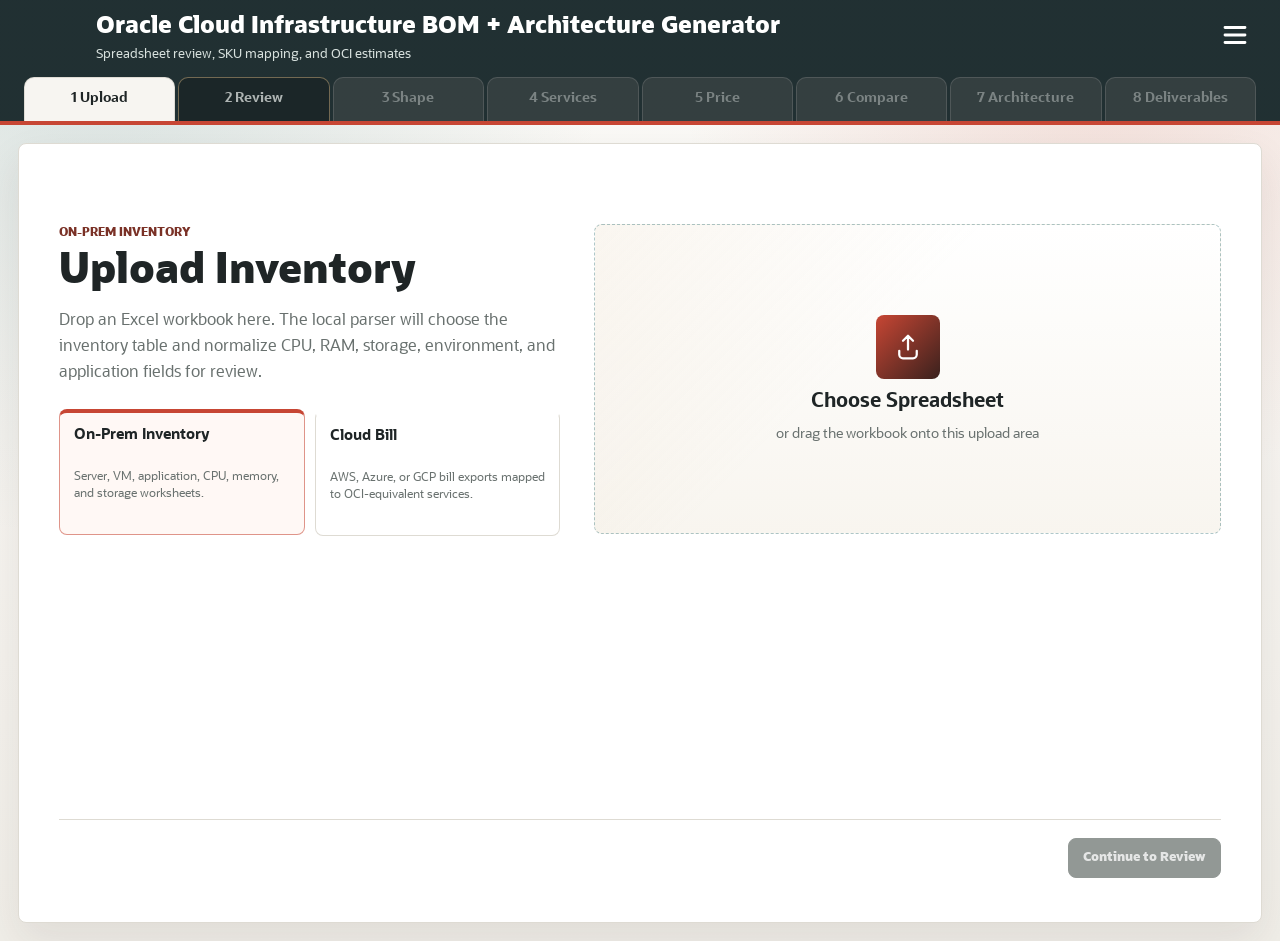
==== static/index.html @ c5638379 "Discount applies on commit only, loses the spinner, and stops failing validation - Only re-prices on" ====
<!doctype html>
<html lang="en">
  <head>
    <meta charset="utf-8" />
    <meta name="viewport" content="width=device-width, initial-scale=1" />
    <title>Oracle Cloud Infrastructure BOM + Architecture Generator</title>
    <link rel="icon" href="data:," />
    <script>
      try {
        if (localStorage.getItem("oci-intake-theme") === "dark") {
          document.documentElement.dataset.theme = "dark";
        }
      } catch (error) {
        // Storage can be unavailable in locked-down browser sessions.
      }
    </script>
    <link rel="stylesheet" href="/static/styles.css" />
  </head>
  <body>
    <header class="app-header">
      <div class="header-top">
        <div class="brand">
          <img class="brand-mark" src="/static/assets/oracle-o.png" alt="" aria-hidden="true" />
          <div>
            <h1>Oracle Cloud Infrastructure BOM + Architecture Generator</h1>
            <p>Spreadsheet review, SKU mapping, and OCI estimates</p>
          </div>
        </div>

        <div id="headerSettings" class="header-settings">
          <button id="settingsToggle" class="settings-toggle" type="button" aria-label="Settings" title="Settings" aria-haspopup="dialog" aria-expanded="false" aria-controls="settingsMenu">
            <svg viewBox="0 0 24 24" aria-hidden="true">
              <path d="M4 6h16M4 12h16M4 18h16" />
            </svg>
          </button>

          <div id="settingsMenu" class="settings-menu" role="dialog" aria-modal="false" aria-labelledby="settingsHeading" hidden>
            <div class="settings-menu-head">
              <div>
                <span>Application</span>
                <h2 id="settingsHeading">Settings</h2>
              </div>
            </div>

            <label class="settings-theme-row" for="darkModeToggle">
              <span class="settings-row-copy">
                <strong>Dark Mode</strong>
                <small>Use a darker workspace and controls</small>
              </span>
              <span class="settings-switch">
                <input id="darkModeToggle" type="checkbox" />
                <span class="settings-switch-track" aria-hidden="true">
                  <span class="settings-switch-thumb"></span>
                </span>
              </span>
            </label>

            <div class="settings-divider"></div>

            <div class="settings-load-zone load-prev-bom">
              <div class="settings-load-copy">
                <strong>Previous Work</strong>
                <span>Restore a saved .json workflow or an .xlsx BOM exported from this app.</span>
              </div>
              <button type="button" id="loadPrevBom" class="ghost-button settings-load-button" title="Only BOMs previously exported from this app or .json workflows saved here will load.">
                Load Previous BOM
              </button>
              <span class="settings-load-drop">You can also drop the file here.</span>
              <span class="settings-load-note">Changes made directly in Excel are not restored. The embedded app session is loaded instead.</span>
              <input id="loadWorkflowFile" type="file" accept=".json,.xlsx" hidden />
              <div id="loadWorkflowStatus" class="load-workflow-status" hidden>
                <span class="lws-icon" aria-hidden="true"></span>
                <span class="lws-name"></span>
                <span class="lws-state"></span>
              </div>
            </div>
          </div>
        </div>
      </div>
      <nav class="steps" aria-label="Workflow Progress">
        <button class="step is-active" type="button" data-step="upload" aria-current="step">1 Upload</button>
        <button class="step" type="button" data-step="review" disabled>2 Review</button>
        <button class="step" type="button" data-step="shape" disabled>3 Shape</button>
        <button class="step" type="button" data-step="networking" aria-label="Step 4: Services" disabled>
          <span class="step-networking-full">4 Services</span>
          <span class="step-networking-short" aria-hidden="true">4 Services</span>
        </button>
        <button class="step" type="button" data-step="price" disabled>5 Price</button>
        <button class="step" type="button" data-step="other-clouds" aria-label="Step 6: Compare" disabled>
          <span class="step-clouds-full">6 Compare</span>
          <span class="step-clouds-short" aria-hidden="true">6 Compare</span>
        </button>
        <button class="step" type="button" data-step="architecture" aria-label="Step 7: Architecture" disabled>
          <span class="step-architecture-full">7 Architecture</span>
          <span class="step-architecture-short" aria-hidden="true">7 Architecture</span>
        </button>
        <button class="step" type="button" data-step="deliverables" aria-label="Step 8: Deliverables" disabled>
          <span class="step-deliverables-full">8 Deliverables</span>
          <span class="step-deliverables-short" aria-hidden="true">8 Deliverables</span>
        </button>
      </nav>
    </header>

    <main id="intakePage" class="layout">
      <section class="workspace">
        <div id="uploadPanel" class="upload-panel">
          <div class="upload-copy">
            <span id="modeEyebrow" class="mode-eyebrow">On-Prem Inventory</span>
            <h2 id="uploadHeading">Upload Inventory</h2>
            <p id="uploadDescription">Drop an Excel workbook here. The local parser will choose the inventory table and normalize CPU, RAM, storage, environment, and application fields for review.</p>
            <div class="mode-selector" aria-label="Choose Intake Type">
              <button id="modeOnPrem" class="mode-card is-selected" type="button" data-mode="on_prem">
                <strong>On-Prem Inventory</strong>
                <span>Server, VM, application, CPU, memory, and storage worksheets.</span>
              </button>
              <button id="modeCloudBill" class="mode-card" type="button" data-mode="cloud_bill">
                <strong>Cloud Bill</strong>
                <span>AWS, Azure, or GCP bill exports mapped to OCI-equivalent services.</span>
              </button>
            </div>
            <label id="providerControl" class="provider-control is-hidden" for="providerHint">
              <span>Provider Detection</span>
              <select id="providerHint">
                <option value="auto">Auto-Detect</option>
                <option value="aws">AWS</option>
                <option value="azure">Azure</option>
                <option value="gcp">GCP</option>
              </select>
            </label>
          </div>
          <label id="dropZone" class="drop-zone" for="fileInput">
            <input id="fileInput" type="file" accept=".xlsx,.xls" />
            <span class="upload-icon" aria-hidden="true">
              <svg viewBox="0 0 24 24">
                <path d="M12 3v11m0-11 4 4m-4-4-4 4M5 15v3a3 3 0 0 0 3 3h8a3 3 0 0 0 3-3v-3" />
              </svg>
            </span>
            <strong>Choose Spreadsheet</strong>
            <span id="dropZoneHint">or drag the workbook onto this upload area</span>
          </label>
          <div class="load-prev-bom is-hidden" aria-hidden="true">
            <button type="button" id="convertBomBtn" class="ghost-button" title="Upload an OCI BOM from anywhere (Oracle's BOM tool, a partner, another estimate). The app recognizes every SKU/line item against its OCI catalog, re-prices and recovers sizing, then loads it live into your results.">Convert an Alternate OCI BOM</button>
            <span class="load-prev-hint">Any OCI BOM (<strong>.xlsx</strong> / <strong>.csv</strong>) with OCI SKUs - recognized, re-priced &amp; loaded into results</span>
            <input id="convertBomFile" type="file" accept=".xlsx,.xls,.csv,.tsv" hidden />
          </div>
          <div id="convertBomStatus" class="load-workflow-status" hidden>
            <span class="lws-icon" aria-hidden="true"></span>
            <span class="lws-name"></span>
            <span class="lws-state"></span>
          </div>
          <div id="selectedDocTile" class="selected-doc-tile" hidden>
            <span class="selected-doc-icon" aria-hidden="true">
              <svg viewBox="0 0 24 24"><path d="M6 2h8l4 4v16H6z"/><path d="M14 2v4h4"/></svg>
            </span>
            <div class="selected-doc-meta">
              <strong id="selectedDocName">-</strong>
              <span id="selectedDocSub"></span>
            </div>
            <button type="button" id="selectedDocClear" class="selected-doc-clear" title="Choose a different file" aria-label="Clear Selected File">✕</button>
          </div>
          <div id="uploadProgress" class="upload-progress is-hidden" role="status" aria-live="polite">
            <div class="loading-mark" aria-hidden="true"></div>
            <div>
              <strong>Data Cleaning in Progress</strong>
              <p id="uploadProgressDetail">Reading workbook sheets and normalizing server inventory fields.</p>
            </div>
          </div>
          <p id="uploadStatus" class="status-text" role="status"></p>
          <div class="workflow-page-footer upload-page-footer">
            <button id="continueToReviewFromUpload" class="primary-button" type="button" disabled>Continue to Review</button>
          </div>
        </div>

        <div id="reviewPanel" class="review-panel is-hidden">
          <div id="inventoryNotice" class="inventory-notice" hidden>
            <span class="inventory-notice-icon" aria-hidden="true">⚠</span>
            <div class="inventory-notice-text">
              <strong>This looks like a server inventory, not a cloud bill.</strong>
              <span>It has CPU/RAM/instance columns but no cost column, so the bill mapping won't produce real costs. Switch to On-prem inventory for accurate sizing and pricing.</span>
            </div>
            <button type="button" id="switchToOnPrem" class="primary-button">Switch to On-Prem Inventory</button>
          </div>
          <div id="comparisonBomNotice" class="inventory-notice" hidden>
            <span class="inventory-notice-icon" aria-hidden="true">⚠</span>
            <div class="inventory-notice-text">
              <strong>This looks like a finished comparison / BOM, not a raw cloud bill.</strong>
              <span id="comparisonBomNoticeText">Cloud-bill mode expects a raw AWS/Azure/GCP cost export. Parsing an already-built comparison produces wrong totals. Use “Convert an alternate OCI BOM,” or upload the original raw bill.</span>
            </div>
          </div>
          <div class="toolbar">
            <div>
              <h2>Adjust Your Table</h2>
              <p id="sheetMeta">No workbook loaded</p>
            </div>
            <div class="toolbar-actions">
              <label class="review-filter-toggle" for="missingOnlyToggle">
                <input id="missingOnlyToggle" type="checkbox" />
                <span class="toggle-track" aria-hidden="true"></span>
                <span class="toggle-copy">
                  <strong>Missing Data Only</strong>
                  <small id="missingOnlySummary">Show rows with blanks</small>
                </span>
              </label>
            </div>
          </div>

          <div class="summary-strip" aria-label="Upload Summary">
            <div>
              <span>Rows</span>
              <strong id="rowCount">0</strong>
            </div>
            <div>
              <span>Preview Fields</span>
              <strong id="columnCount">0</strong>
            </div>
            <div>
              <span>Approved</span>
              <strong id="approvedCount">0</strong>
            </div>
            <div>
              <span>Default Sheet</span>
              <strong id="sheetName">-</strong>
            </div>
          </div>

          <div class="cpuunit-row" id="cpuUnitRow">
            <span class="sizing-mode-label">CPU Column Is</span>
            <div class="mode-switch cpuunit-switch" role="group" aria-label="CPU Column Unit" title="What the uploaded CPU column holds. Auto: detect vCPU vs OCPU from the header (defaults to vCPU when unclear). vCPUs: halve it (2 vCPU = 1 OCPU) for OCI. Already OCPUs: use the count as-is. The OCPUs column below updates to match.">
              <button type="button" class="mode-opt is-active" data-cpuunit="auto">Auto</button>
              <button type="button" class="mode-opt" data-cpuunit="vcpu">vCPUs</button>
              <button type="button" class="mode-opt" data-cpuunit="ocpu">Already OCPUs</button>
            </div>
            <span id="cpuUnitDetected" class="cpuunit-detected" hidden></span>
          </div>

          <section class="datacheck" id="dataCheck" hidden>
            <div class="datacheck-head">
              <h3>Data Check</h3>
              <p>What this file actually contains. Anything missing is left blank in the BOM and
                the architecture diagram - the app never invents it.</p>
            </div>
            <ul class="datacheck-list" id="dataCheckList"></ul>
            <p class="datacheck-note" id="dataCheckNote" hidden></p>
          </section>

          <div class="table-wrap" aria-label="Editable Inventory Table">
            <table id="reviewTable"></table>
          </div>

          <div class="table-footer">
            <div class="table-footer-actions">
              <button id="addRow" class="ghost-button add-row-button" type="button">Add Row</button>
              <button id="addColumn" class="ghost-button add-column-button" type="button">Add Column</button>
            </div>
            <form id="addColumnForm" class="add-column-form is-hidden">
              <input id="newColumnName" type="text" maxlength="64" placeholder="Column name" aria-label="New Column Name" required />
              <button class="ghost-button" type="submit">Add</button>
              <button id="cancelAddColumn" class="ghost-button" type="button">Cancel</button>
            </form>
          </div>

          <div class="workflow-page-footer">
            <button id="backToUploadFromReview" class="ghost-button" type="button">Back to Upload</button>
            <button id="priceButton" class="primary-button" type="button">Continue to Shape</button>
          </div>
        </div>
      </section>

      <aside id="pricingRail" class="pricing-rail is-hidden">
        <section class="rail-section">
          <div class="rail-heading">
            <h2>SKU Mapping</h2>
            <span id="engineStatus">Waiting for Upload</span>
          </div>
          <div id="pricingSummary" class="empty-state">
            Upload and approve inventory rows to generate mapped OCI SKUs and monthly estimates.
          </div>
        </section>
      </aside>
    </main>

    <main id="shapePage" class="shape-page is-hidden">
      <section class="shape-hero">
        <div>
          <p class="page-kicker">Flex Shape Selection</p>
          <h2>Choose the OCI Shape for This Estimate</h2>
          <p>Compute and memory rates change by flex shape. Storage rates stay constant across the options.</p>
        </div>
        <div class="shape-actions">
          <div class="sizing-mode-row">
            <span class="sizing-mode-label">SIZING</span>
            <div class="mode-switch sizing-switch" role="group" aria-label="Sizing Mode">
              <button type="button" class="mode-opt is-active" data-sizing="one-to-one"
                      title="Map every workload at its current size - same OCPU and RAM as the source.">1:1</button>
              <button type="button" class="mode-opt" data-sizing="rightsize"
                      title="Trim OCPU and RAM for the newer OCI generation: Ax shapes 15% OCPU / 20% RAM (doubling for each generation the source is behind), regular E6 a flat 10% / 15%.">Right-size</button>
            </div>
            <em id="sizingModeHint" class="sizing-mode-hint">Sizes match the source 1:1</em>
          </div>
          <div class="pricing-options" aria-label="Pricing Options">
            <label class="opt-chip" title="Remove GPU per-GPU-hour pricing from the estimate and the export (GPU shapes are still mapped). Use when the GPUs are already owned or licensed separately.">
              <input id="hideGpuToggle" type="checkbox" />
              <span>Remove GPU Pricing</span>
            </label>
            <label class="opt-chip" title="Remove OCI Windows OS licensing (1 license per OCPU) from the OCI estimate, source-cloud estimate, cross-cloud comparison, and export. Use when Windows is BYOL / Azure Hybrid Benefit.">
              <input id="hideWindowsToggle" type="checkbox" />
              <span>Remove Windows OS Licensing</span>
            </label>
            <label class="opt-chip" title="Remove SQL Server licensing from the OCI estimate and export. Use when SQL Server is BYOL.">
              <input id="hideSqlToggle" type="checkbox" />
              <span>Remove SQL Server Licensing</span>
            </label>
          </div>
        </div>
      </section>

      <section class="processor-section" aria-label="Processor Platform">
        <div class="processor-section-copy">
          <span>Processor Family</span>
          <p>Choose a processor family to reveal its matching OCI shapes and rate card.</p>
        </div>
        <div id="processorPicker" class="processor-picker" aria-label="Choose Processor Family"></div>
      </section>

      <section id="shapeDropdown" class="shape-dropdown" aria-live="polite">
        <div class="shape-dropdown-heading">
          <div>
            <span id="shapeVendorTitle">AMD Shapes</span>
            <p id="shapeVendorDescription">AMD-based flexible shapes available for this estimate.</p>
          </div>
          <em id="shapeVendorCount">0 shapes</em>
        </div>

        <section class="shape-tabs" id="shapeGrid" role="tablist" aria-label="OCI Flex Shape Choices"></section>

        <section id="shapeRatePanel" class="shape-detail"></section>

        <section id="bareMetalSection" class="bare-metal-section" aria-label="Bare Metal Shapes" hidden>
          <div class="bare-metal-heading">
            <span>Bare Metal Shapes</span>
            <p>Whole physical servers for workloads that exceed the flex shapes. A workload that overflows every flex shape is billed as a full bare-metal server.</p>
          </div>
          <div id="bareMetalGrid" class="bare-metal-grid"></div>
        </section>
      </section>

      <div class="workflow-page-footer">
        <button id="backToReviewFromShape" class="ghost-button" type="button">Back to Review</button>
        <button id="priceShapeButton" class="primary-button" type="button">Continue to Services</button>
      </div>
    </main>

    <main id="networkingPage" class="networking-page is-hidden">
      <section class="networking-hero">
        <div>
          <p class="page-kicker">Complete the BOM</p>
          <h2>OCI Services</h2>
          <span id="networkingShape" class="shape-result-pill">E6 Standard Ax</span>
          <p>Add Storage, Networking, Database, Integration, Security, Observability, Licensing, and Other Services before generating the architecture.</p>
        </div>
      </section>

      <p id="networkingPageStatus" class="price-page-status" role="status" aria-live="polite" hidden></p>

      <section class="add-services-section" aria-label="Add OCI Services">
        <div id="addServicesBody" class="add-services-body">
          <div class="add-services-search-row">
            <input id="serviceSearch" type="search" placeholder="Search services, e.g. load balancer, object storage, WAF, Autonomous…" autocomplete="off" aria-label="Search OCI Services" />
          </div>
          <div id="serviceChips" class="service-chips" role="group" aria-label="Service Categories"></div>

          <div class="add-services-columns">
            <div class="service-results-col">
              <div id="serviceResults" class="service-results" aria-live="polite"></div>
            </div>
          </div>
        </div>
      </section>

      <section id="serviceCartReview" class="service-cart-review is-empty" aria-labelledby="serviceCartHeading">
        <header class="service-cart-head">
          <div class="service-cart-heading">
            <span>Review</span>
            <h3 id="serviceCartHeading">Added Services</h3>
            <p>Confirm the services and monthly costs that will be included in the BOM.</p>
          </div>
          <div class="service-cart-count-wrap" aria-label="Services Added">
            <strong id="serviceCartCount" class="service-cart-count">0</strong>
            <span>Services Added</span>
          </div>
        </header>
        <div id="serviceCartList" class="service-cart-list" aria-live="polite"></div>
        <footer class="service-cart-foot">
          <span>Added Services Monthly</span>
          <strong id="serviceCartTotal">$0.00</strong>
        </footer>
        <p class="service-cart-note">Included in Price and both BOM exports. Networking, Security, DR, and Storage lines are placed on the matching Pricing Overview row.</p>
      </section>

      <div class="workflow-page-footer">
        <button id="backToShapeFromNetworking" class="ghost-button" type="button">Back to Shape</button>
        <button id="continueToPriceFromServices" class="primary-button" type="button">Continue to Price</button>
      </div>
    </main>

    <main id="architecturePage" class="architecture-page is-hidden">
      <section class="architecture-hero">
        <div>
          <p class="page-kicker">Target Architecture</p>
          <h2>Configure the OCI Architecture</h2>
          <span id="architectureShape" class="shape-result-pill">E6 Standard Ax</span>
          <p>Set the deployment regions, availability-domain layout, and disaster recovery plan for this estimate.</p>
        </div>
      </section>

      <section class="architecture-layout is-config-only" aria-label="Architecture Configuration">
        <div class="architecture-config">
          <div class="architecture-section-heading">
            <div>
              <p class="page-kicker">Deployment Layout</p>
              <h3>Regions and Resiliency</h3>
            </div>
            <p>These selections are used in the downloadable architecture package.</p>
          </div>

          <div class="architecture-options-grid">
            <div class="diagram-card">
              <div class="diagram-card-head">
                <span class="diagram-card-title">Primary Region</span>
                <span class="diagram-card-sub">Where the migrated workloads land</span>
              </div>
              <label class="diagram-field">
                <span class="diagram-field-label">Primary OCI Region</span>
                <select id="primaryRegion" class="diagram-select" data-searchable="region">
                  <option value="" data-ads="1" data-pin="auto">Auto (unnamed region - pick a region to enable AD split)</option>
                  <option value="us-ashburn-1" data-ads="3">US East (Ashburn) - 3 ADs</option>
                  <option value="us-phoenix-1" data-ads="3">US West (Phoenix) - 3 ADs</option>
                  <option value="uk-london-1" data-ads="3">UK South (London) - 3 ADs</option>
                  <option value="eu-frankfurt-1" data-ads="3">Germany Central (Frankfurt) - 3 ADs</option>
                  <option value="ap-sydney-1" data-ads="1">Australia East (Sydney) - 1 AD</option>
                  <option value="sa-saopaulo-1" data-ads="1">Brazil East (Sao Paulo) - 1 AD</option>
                  <option value="ca-montreal-1" data-ads="1">Canada Southeast (Montreal) - 1 AD</option>
                  <option value="ca-toronto-1" data-ads="1">Canada Southeast (Toronto) - 1 AD</option>
                  <option value="eu-paris-1" data-ads="1">France Central (Paris) - 1 AD</option>
                  <option value="ap-mumbai-1" data-ads="1">India West (Mumbai) - 1 AD</option>
                  <option value="ap-osaka-1" data-ads="1">Japan Central (Osaka) - 1 AD</option>
                  <option value="ap-tokyo-1" data-ads="1">Japan East (Tokyo) - 1 AD</option>
                  <option value="eu-amsterdam-1" data-ads="1">Netherlands NW (Amsterdam) - 1 AD</option>
                  <option value="me-jeddah-1" data-ads="1">Saudi Arabia West (Jeddah) - 1 AD</option>
                  <option value="ap-singapore-1" data-ads="1">Singapore - 1 AD</option>
                  <option value="ap-seoul-1" data-ads="1">South Korea Central (Seoul) - 1 AD</option>
                  <option value="eu-madrid-1" data-ads="1">Spain Central (Madrid) - 1 AD</option>
                  <option value="eu-zurich-1" data-ads="1">Switzerland North (Zurich) - 1 AD</option>
                  <option value="me-dubai-1" data-ads="1">UAE East (Dubai) - 1 AD</option>
                  <option value="us-chicago-1" data-ads="1">US Midwest (Chicago) - 1 AD</option>
                  <option value="us-sanjose-1" data-ads="1">US West (San Jose) - 1 AD</option>
                </select>
              </label>
              <label class="diagram-switch" id="splitAcrossADsRow">
                <input type="checkbox" id="splitAcrossADs" />
                <span class="diagram-switch-track" aria-hidden="true"><span class="diagram-switch-thumb"></span></span>
                <span class="diagram-switch-text">
                  <strong>Split Across Availability Domains</strong>
                  <small id="adSplitHint">Pick a multi-AD region to enable</small>
                </span>
              </label>
              <div id="adSplitResources" class="diagram-sub" hidden>
                <div class="diagram-field">
                  <span class="diagram-field-label">Split These Resources Across ADs</span>
                  <div class="diagram-chips" id="adSplitChips">
                    <label class="diagram-chip">
                      <input type="checkbox" id="adSplitVms" value="vms" checked />
                      <span>Compute VMs</span>
                    </label>
                    <label class="diagram-chip">
                      <input type="checkbox" id="adSplitDbs" value="dbs" checked />
                      <span>Databases</span>
                    </label>
                  </div>
                </div>
              </div>
            </div>

            <div class="diagram-card">
              <div class="diagram-card-head">
                <span class="diagram-card-title">Disaster Recovery</span>
                <span class="diagram-card-sub">Add a secondary region when the design requires it</span>
              </div>
              <label class="diagram-switch">
                <input type="checkbox" id="enableDr" />
                <span class="diagram-switch-track" aria-hidden="true"><span class="diagram-switch-thumb"></span></span>
                <span class="diagram-switch-text">
                  <strong>Enable a DR Region</strong>
                  <small>Draw the secondary region and selected replicas</small>
                </span>
              </label>
              <div id="drSubOptions" class="diagram-sub" hidden>
                <label class="diagram-field">
                  <span class="diagram-field-label">DR Region</span>
                  <select id="drRegion" class="diagram-select" data-searchable="region">
                    <option value="" data-pin="auto">Auto (unnamed secondary region)</option>
                    <option value="us-ashburn-1" data-ads="3">US East (Ashburn)</option>
                    <option value="us-phoenix-1" data-ads="3">US West (Phoenix)</option>
                    <option value="uk-london-1" data-ads="3">UK South (London)</option>
                    <option value="eu-frankfurt-1" data-ads="3">Germany Central (Frankfurt)</option>
                    <option value="ap-sydney-1">Australia East (Sydney)</option>
                    <option value="sa-saopaulo-1">Brazil East (Sao Paulo)</option>
                    <option value="ca-montreal-1">Canada Southeast (Montreal)</option>
                    <option value="ca-toronto-1">Canada Southeast (Toronto)</option>
                    <option value="eu-paris-1">France Central (Paris)</option>
                    <option value="ap-mumbai-1">India West (Mumbai)</option>
                    <option value="ap-osaka-1">Japan Central (Osaka)</option>
                    <option value="ap-tokyo-1">Japan East (Tokyo)</option>
                    <option value="eu-amsterdam-1">Netherlands NW (Amsterdam)</option>
                    <option value="me-jeddah-1">Saudi Arabia West (Jeddah)</option>
                    <option value="ap-singapore-1">Singapore</option>
                    <option value="ap-seoul-1">South Korea Central (Seoul)</option>
                    <option value="eu-madrid-1">Spain Central (Madrid)</option>
                    <option value="eu-zurich-1">Switzerland North (Zurich)</option>
                    <option value="me-dubai-1">UAE East (Dubai)</option>
                    <option value="us-chicago-1">US Midwest (Chicago)</option>
                    <option value="us-sanjose-1">US West (San Jose)</option>
                  </select>
                </label>
                <div class="diagram-field">
                  <span class="diagram-field-label">Replicate to DR</span>
                  <div class="diagram-chips" id="drReplicateChips">
                    <label class="diagram-chip">
                      <input type="checkbox" id="drRepVms" value="vms" checked />
                      <span>Compute VMs</span>
                    </label>
                    <label class="diagram-chip">
                      <input type="checkbox" id="drRepDbs" value="dbs" checked />
                      <span>Databases</span>
                    </label>
                    <label class="diagram-chip">
                      <input type="checkbox" id="drRepObj" value="object" checked />
                      <span>Object Storage Backups</span>
                    </label>
                  </div>
                </div>
              </div>
            </div>
          </div>
        </div>

      </section>
      <p id="architectureExportStatus" class="architecture-export-status architecture-page-status" role="status" aria-live="polite">Ready to generate.</p>

      <div class="workflow-page-footer">
        <button id="backToCompareFromArchitecture" class="ghost-button" type="button">Back to Compare</button>
        <button id="continueToDeliverables" class="primary-button" type="button">Continue to Deliverables</button>
      </div>
    </main>

    <main id="deliverablesPage" class="deliverables-page is-hidden" aria-label="Deliverables">
      <section class="deliverables-grid" aria-label="Download Deliverables">
        <article class="deliverable-card">
          <div class="deliverable-card-heading">
            <span class="deliverable-icon" aria-hidden="true">XLSX</span>
            <div>
              <p class="page-kicker">Workbook</p>
              <h3>BOM</h3>
            </div>
          </div>
          <p class="deliverable-summary">A compact Overview and Shape workbook with OCI pricing, the consumption ramp, and added services.</p>
          <div class="deliverable-file">
            <span>File</span>
            <strong id="deliverablesBomFilename">OCI_BOM.xlsx</strong>
          </div>
          <button id="deliverablesFullBom" class="primary-button deliverable-download" type="button">
            <span aria-hidden="true">↓</span>
            Download BOM
          </button>
          <p id="deliverablesBomStatus" class="deliverable-status" role="status" aria-live="polite">Ready to generate.</p>
        </article>

        <article class="deliverable-card">
          <div class="deliverable-card-heading">
            <span class="deliverable-icon is-architecture" aria-hidden="true">ZIP</span>
            <div>
              <p class="page-kicker">Diagram Package</p>
              <h3>OCI Architecture</h3>
            </div>
          </div>
          <p class="deliverable-summary">Editable draw.io source plus a rendered PNG when the local renderer is available.</p>
          <div class="deliverable-file">
            <span>File</span>
            <strong id="deliverablesArchitectureFilename">OCI_architecture.zip</strong>
          </div>
          <button id="deliverablesDiagram" class="primary-button deliverable-download" type="button">
            <span aria-hidden="true">↓</span>
            Download Architecture
          </button>
          <p id="deliverablesArchitectureStatus" class="deliverable-status" role="status" aria-live="polite">Ready to generate.</p>
        </article>
      </section>

      <div class="workflow-page-footer">
        <button id="backToArchitectureFromDeliverables" class="ghost-button" type="button">Back to Architecture</button>
      </div>
    </main>

    <main id="resultsPage" class="results-page is-hidden">
      <section class="bom-name-bar">
        <label for="bomName" class="bom-name-label">BOM Name</label>
        <input id="bomName" type="text" class="bom-name-input" placeholder="Untitled BOM" autocomplete="off" />
      </section>

      <section class="results-hero">
        <div>
          <p class="page-kicker">OCI Estimate</p>
          <h2>OCI Cost Breakdown</h2>
          <span id="resultsShape" class="shape-result-pill">E6 Standard Ax</span>
          <p id="resultsSubtitle">Pricing is ready for review.</p>
        </div>
        <div class="results-actions">
          <button id="exportFullBom" class="primary-button" type="button" title="Download the Full BOM: the multi-sheet customer workbook (Pricing Overview, Compute, Storage, Rate Card, Consumption Ramp) that ties out to this estimate.">Download Full BOM</button>
        </div>
      </section>

      <p id="pricePageStatus" class="price-page-status" role="status" aria-live="polite" hidden></p>

      <section id="resultsKpis" class="results-kpis" aria-label="Cost Summary"></section>

      <section class="insight-panel ramp-panel" aria-labelledby="rampHeading">
        <div class="panel-heading ramp-heading">
          <div>
            <h3 id="rampHeading">Build a 3-Year Ramp</h3>
            <p>Drag any dot to adjust that section of the ramp. Click the graph or add a dot to create another section. The red dashed line is the BOM maximum.</p>
          </div>
          <div class="ramp-heading-right">
            <div class="mode-switch ramp-months-switch" role="group" aria-label="Ramp Length in Months" title="Choose the contract ramp length used in the BOM Overview.">
              <button type="button" class="mode-opt is-active" data-ramp-months="12">12 mo</button>
              <button type="button" class="mode-opt" data-ramp-months="24">24 mo</button>
              <button type="button" class="mode-opt" data-ramp-months="36">36 mo</button>
              <button type="button" class="mode-opt" data-ramp-months="48">48 mo</button>
              <button type="button" class="mode-opt" data-ramp-months="60">60 mo</button>
            </div>
            <span id="rampCeilingLabel">BOM Maximum</span>
          </div>
        </div>
        <div class="ramp-body">
          <div class="ramp-chart-frame">
            <svg id="rampChart" class="ramp-chart" viewBox="0 0 760 330" role="img" tabindex="0" aria-labelledby="rampChartTitle rampChartDesc">
              <title id="rampChartTitle">Three year consumption ramp</title>
              <desc id="rampChartDesc">Interactive ramp chart capped by the full-capacity monthly estimate.</desc>
            </svg>
          </div>
          <div class="ramp-controls" aria-label="Ramp Assumptions">
            <div class="ramp-action-row">
              <button id="addRampPoint" class="ghost-button" type="button">Add Ramp Point</button>
              <button id="removeRampPoint" class="ghost-button" type="button">Remove Selected</button>
            </div>
            <div class="ramp-control-grid">
              <label class="ramp-control">
                <span>Selected Point Month</span>
                <input id="rampPeakMonth" type="number" min="1" max="12" step="1" value="12" />
                <small>Month 1 to month 12</small>
              </label>
              <label class="ramp-control">
                <span>Selected Point Monthly Spend</span>
                <div class="currency-input">
                  <b aria-hidden="true">$</b>
                  <input id="rampPeakMonthly" type="number" min="0" step="100" value="0" inputmode="decimal" aria-label="Selected Point Monthly Spend in Dollars" />
                </div>
                <small>Cannot exceed the BOM maximum</small>
              </label>
              <label class="ramp-control">
                <span>OCI Discount</span>
                <div class="discount-input-wrap">
                  <input id="ociDiscount" type="number" min="0" max="99" step="any" value="0"
                         inputmode="decimal" aria-label="OCI discount percent"
                         title="Universal Credits / negotiated discount applied to the OCI estimate. Third-party licensing (Windows, SQL Server) is never discounted." />
                  <b class="discount-suffix" aria-hidden="true">%</b>
                </div>
                <small>Applied to the OCI estimate; licensing is not discounted</small>
              </label>
            </div>
            <div class="ramp-years" aria-label="Annual Ramp Totals">
              <div><span>Year 1 Spend</span><strong id="rampYearOneTotal">$0.00</strong></div>
              <div><span>Year 2 Spend</span><strong id="rampYearTwoTotal">$0.00</strong></div>
              <div><span>Year 3 Spend</span><strong id="rampYearThreeTotal">$0.00</strong></div>
              <div id="rampYearFourBox" hidden><span>Year 4 Spend</span><strong id="rampYearFourTotal">$0.00</strong></div>
              <div id="rampYearFiveBox" hidden><span>Year 5 Spend</span><strong id="rampYearFiveTotal">$0.00</strong></div>
            </div>
            <div class="ramp-summary">
              <div class="ramp-contract-value">
                <span>Total Contract Value</span>
                <strong id="rampThreeYearTotal">$0.00</strong>
                <small id="rampContractNote">Year 1 + Year 2 + Year 3</small>
              </div>
              <div class="ramp-average">
                <span>Average Monthly Spend</span>
                <strong id="rampAvgMonthly">$0.00</strong>
              </div>
            </div>
          </div>
        </div>
      </section>

      <section class="results-grid">
        <article class="insight-panel cost-mix-panel">
          <div class="panel-heading">
            <h3>Cost Mix by SKU</h3>
            <span>Monthly Estimate</span>
          </div>
          <div class="cost-mix">
            <div id="costDonut" class="cost-donut" aria-label="Cost Mix Chart"></div>
            <div id="costLegend" class="cost-legend is-collapsed"></div>
          </div>
          <button type="button" id="costMixToggle" class="cost-mix-toggle" aria-expanded="false" hidden>Show All SKUs</button>
        </article>

        <article class="insight-panel">
          <div class="panel-heading">
            <h3 id="topListHeading">Top Workloads</h3>
            <span>Highest Monthly Cost</span>
          </div>
          <div id="topWorkloads" class="bar-list"></div>
        </article>
      </section>

      <section class="insight-panel result-detail-panel">
        <div class="panel-heading">
          <div class="detail-heading-left">
            <h3 id="detailHeading">Application Cost Details</h3>
          </div>
          <span id="resultRowCount">0 workloads</span>
        </div>
        <div class="bulk-action-bar" id="bulkActionBar" hidden>
          <span class="bulk-sel-count" id="bulkSelCount">0 selected</span>
          <label class="bulk-action-label">Set cost action:
            <select id="bulkCostAction" class="cell-select">
              <option value="estimate">Use OCI Estimate</option>
              <option value="carry">Carry Over AWS Cost</option>
              <option value="remove">Remove from BOM</option>
            </select>
          </label>
          <button type="button" class="primary-button bulk-apply-btn" id="bulkApply">Apply to Selected</button>
          <button type="button" class="ghost-button" id="bulkClear">Clear Selection</button>
        </div>
        <div class="result-table-toolbar">
          <div class="column-picker" id="columnPicker">
            <button type="button" class="ghost-button column-picker-btn" id="columnPickerBtn">Columns ▾</button>
            <div class="column-picker-menu" id="columnPickerMenu" hidden></div>
          </div>
        </div>
        <div class="result-detail-layout">
          <aside class="source-filter-panel" id="sourceFilterPanel" hidden>
            <div class="source-filter-head">Filter by Source Service</div>
            <div class="source-filter-actions">
              <button type="button" id="sourceFilterAll">All</button>
              <button type="button" id="sourceFilterNone">None</button>
            </div>
            <div class="source-filter-list" id="sourceFilterList"></div>
          </aside>
          <div class="result-detail-wrap">
            <table id="resultsTable" class="detail-table"></table>
          </div>
        </div>
        <div id="tableLoadingOverlay" class="table-loading-overlay" hidden role="status" aria-live="polite">
          <div class="table-loading-card">
            <span class="price-spinner-circle" aria-hidden="true"></span>
            <span id="tableLoadingText">Applying changes…</span>
          </div>
        </div>
      </section>

      <div class="workflow-page-footer">
        <button id="backToServicesFromPrice" class="ghost-button" type="button">Back to Services</button>
        <button id="continueToOtherClouds" class="primary-button" type="button">Estimate on Other Clouds</button>
      </div>
    </main>

    <main id="otherCloudsPage" class="other-clouds-page is-hidden">
      <section class="other-clouds-hero">
        <div>
          <p class="page-kicker">Cross-cloud comparison</p>
          <h2>Estimate on Other Clouds</h2>
          <span id="otherCloudsShape" class="shape-result-pill">E6 Standard Ax</span>
          <p>Compare this OCI estimate with directional AWS and Azure on-demand estimates for the same workloads.</p>
        </div>
      </section>

      <section class="other-clouds-comparison" aria-label="Other Cloud Estimate">
        <div id="crossCloudResults" class="cross-cloud-results"></div>
      </section>

      <div class="workflow-page-footer">
        <button id="backToPriceFromOtherClouds" class="ghost-button" type="button">Back to Price</button>
        <button id="continueToArchitectureFromOtherClouds" class="primary-button" type="button">Continue to Architecture</button>
      </div>
    </main>

    <div id="exportOverlay" class="export-overlay" hidden role="status" aria-live="polite">
      <div class="export-spinner" aria-hidden="true"></div>
      <div class="export-overlay-text">Generating your Excel workbook…</div>
    </div>

    <div id="priceSpinner" class="price-spinner" hidden role="status" aria-live="polite">
      <span class="price-spinner-circle" aria-hidden="true"></span>
      <span class="price-spinner-text">Updating…</span>
    </div>

    <template id="rateRowTemplate">
      <div class="rate-row">
        <strong></strong>
        <span></span>
        <em></em>
      </div>
    </template>

    <script src="/static/app.js"></script>
  </body>
</html>
---- static/styles.css ----
@font-face {
  font-family: "Oracle Sans";
  src: url("/static/assets/fonts/OracleSans_Rg.ttf") format("truetype");
  font-style: normal;
  font-weight: 400;
  font-display: swap;
}

@font-face {
  font-family: "Oracle Sans";
  src: url("/static/assets/fonts/OracleSans_It.ttf") format("truetype");
  font-style: italic;
  font-weight: 400;
  font-display: swap;
}

@font-face {
  font-family: "Oracle Sans";
  src: url("/static/assets/fonts/OracleSans_SBd.ttf") format("truetype");
  font-style: normal;
  font-weight: 600;
  font-display: swap;
}

@font-face {
  font-family: "Oracle Sans";
  src: url("/static/assets/fonts/OracleSans_SBdIt.ttf") format("truetype");
  font-style: italic;
  font-weight: 600;
  font-display: swap;
}

@font-face {
  font-family: "Oracle Sans";
  src: url("/static/assets/fonts/OracleSans_Bd.ttf") format("truetype");
  font-style: normal;
  font-weight: 700;
  font-display: swap;
}

@font-face {
  font-family: "Oracle Sans";
  src: url("/static/assets/fonts/OracleSans_BdIt.ttf") format("truetype");
  font-style: italic;
  font-weight: 700;
  font-display: swap;
}

@font-face {
  font-family: "Oracle Sans";
  src: url("/static/assets/fonts/OracleSans_XBd.ttf") format("truetype");
  font-style: normal;
  font-weight: 800;
  font-display: swap;
}

@font-face {
  font-family: "Oracle Sans";
  src: url("/static/assets/fonts/OracleSans_XBdIt.ttf") format("truetype");
  font-style: italic;
  font-weight: 800;
  font-display: swap;
}

:root {
  color-scheme: light;
  --ink: #1f2526;
  --muted: #69716f;
  --line: #dedbd3;
  --line-strong: #c7bfb2;
  --navy: #263f44;
  --navy-2: #2f4a4f;
  --table-header: #263f44;
  --teal: #2f6f73;
  --teal-soft: #e7f1ef;
  --redwood: #c74634;
  --redwood-dark: #7a3126;
  --sand: #d4b483;
  --ember: #3a211d;
  --bg: #f7f5f1;
  --surface: #ffffff;
  --surface-2: #f0eee8;
  --surface-muted: #fbfaf9;
  --border: #dedbd3;
  --danger: #b42318;
  --success: #067647;
  --cost-donut-empty: #dedbd3;
  --shadow: 0 18px 42px rgba(58, 33, 29, 0.09);
  font-family: "Oracle Sans", Arial, Helvetica, sans-serif;
}

:root[data-theme="dark"] {
  color-scheme: dark;
  --ink: #f3f1ec;
  --muted: #aeb8b5;
  --line: #3c494b;
  --line-strong: #596769;
  --navy: #d7e4e2;
  --navy-2: #b8ccca;
  --table-header: #203b40;
  --teal: #66a9ad;
  --teal-soft: #193537;
  --redwood: #e46a56;
  --redwood-dark: #f0a092;
  --sand: #d7ba8b;
  --ember: #f3d9d3;
  --bg: #111718;
  --surface: #1b2425;
  --surface-2: #242e2f;
  --surface-muted: #20292a;
  --border: #3c494b;
  --danger: #ff8a7d;
  --success: #64d59a;
  --cost-donut-empty: #465354;
  --shadow: 0 18px 42px rgba(0, 0, 0, 0.32);
}

* {
  box-sizing: border-box;
}

body {
  min-height: 100vh;
  margin: 0;
  background:
    radial-gradient(circle at 86% 8%, rgba(199, 70, 52, 0.14), transparent 30%),
    radial-gradient(circle at 8% 4%, rgba(47, 111, 115, 0.16), transparent 34%),
    linear-gradient(180deg, #fbfaf7 0%, var(--bg) 46%, #f0eee8 100%);
  color: var(--ink);
}

button,
input,
select,
textarea {
  font: inherit;
}

.app-header {
  position: relative;
  z-index: 30;
  display: flex;
  align-items: stretch;
  flex-direction: column;
  gap: 14px;
  padding: 14px 24px 0;
  background-color: #26383b;
  background-image:
    linear-gradient(rgba(20, 27, 28, 0.28), rgba(20, 27, 28, 0.28)),
    url("/static/assets/oracle-header-background.png");
  background-position: center 48%;
  background-size: cover;
  border-bottom: 4px solid var(--redwood);
  color: #fff;
}

.header-top {
  display: flex;
  align-items: flex-start;
  justify-content: space-between;
  gap: 20px;
  min-width: 0;
}

.brand {
  display: flex;
  align-items: center;
  gap: 14px;
  min-width: 0;
}

.brand-mark {
  display: block;
  flex: 0 0 auto;
  width: 58px;
  height: auto;
}

.brand h1 {
  margin: 0;
  font-size: 24px;
  line-height: 1.15;
  font-weight: 760;
}

.brand p {
  margin: 4px 0 0;
  color: #d9e2df;
  font-size: 13px;
}

.header-settings {
  position: relative;
  z-index: 40;
  flex: 0 0 auto;
}

.settings-toggle {
  display: grid;
  place-items: center;
  width: 42px;
  height: 42px;
  padding: 0;
  border: 0;
  background: transparent;
  color: #fff;
  cursor: pointer;
  transition: opacity 150ms ease;
}

.settings-toggle:hover,
.settings-toggle[aria-expanded="true"] {
  opacity: 0.72;
}

.settings-toggle:focus-visible {
  outline: 3px solid rgba(212, 180, 131, 0.6);
  outline-offset: 2px;
}

.settings-toggle svg {
  width: 30px;
  height: 30px;
  fill: none;
  stroke: currentColor;
  stroke-width: 2.25;
  stroke-linecap: round;
  stroke-linejoin: round;
}

.settings-menu {
  position: absolute;
  top: calc(100% + 10px);
  right: 0;
  width: min(380px, calc(100vw - 32px));
  padding: 18px;
  border: 1px solid var(--line);
  border-radius: 8px;
  background: var(--surface);
  box-shadow: 0 22px 54px rgba(0, 0, 0, 0.28);
  color: var(--ink);
}

.settings-menu[hidden] {
  display: none;
}

.settings-menu-head {
  display: flex;
  align-items: flex-start;
  justify-content: space-between;
  margin-bottom: 14px;
}

.settings-menu-head span {
  display: block;
  margin-bottom: 2px;
  color: var(--redwood-dark);
  font-size: 10px;
  font-weight: 800;
  text-transform: uppercase;
}

.settings-menu-head h2 {
  margin: 0;
  color: var(--ink);
  font-size: 20px;
}

.settings-theme-row {
  display: flex;
  align-items: center;
  justify-content: space-between;
  gap: 16px;
  padding: 12px;
  border: 1px solid var(--line);
  border-radius: 8px;
  background: var(--surface-2);
  cursor: pointer;
}

.settings-row-copy {
  display: flex;
  min-width: 0;
  flex-direction: column;
  gap: 2px;
}

.settings-row-copy strong {
  color: var(--ink);
  font-size: 14px;
}

.settings-row-copy small {
  color: var(--muted);
  font-size: 11px;
}

.settings-switch {
  position: relative;
  flex: 0 0 auto;
}

.settings-switch input {
  position: absolute;
  inline-size: 1px;
  block-size: 1px;
  opacity: 0;
}

.settings-switch-track {
  display: block;
  width: 42px;
  height: 24px;
  padding: 3px;
  border: 1px solid var(--line-strong);
  border-radius: 999px;
  background: #a9afae;
  transition: background 150ms ease, border-color 150ms ease;
}

.settings-switch-thumb {
  display: block;
  width: 16px;
  height: 16px;
  border-radius: 50%;
  background: #fff;
  box-shadow: 0 1px 3px rgba(0, 0, 0, 0.28);
  transition: transform 150ms ease;
}

.settings-switch input:checked + .settings-switch-track {
  border-color: var(--teal);
  background: var(--teal);
}

.settings-switch input:checked + .settings-switch-track .settings-switch-thumb {
  transform: translateX(18px);
}

.settings-switch input:focus-visible + .settings-switch-track {
  outline: 3px solid rgba(47, 111, 115, 0.24);
  outline-offset: 2px;
}

.settings-divider {
  height: 1px;
  margin: 16px 0;
  background: var(--line);
}

.settings-load-zone.load-prev-bom {
  display: block;
  margin: 0;
  padding: 0;
}

.settings-load-copy {
  display: flex;
  flex-direction: column;
  gap: 3px;
  margin-bottom: 10px;
}

.settings-load-copy strong {
  color: var(--ink);
  font-size: 14px;
}

.settings-load-copy span,
.settings-load-drop,
.settings-load-note {
  color: var(--muted);
  font-size: 11px;
  line-height: 1.4;
}

.settings-load-button {
  width: 100%;
  margin-bottom: 7px;
}

.settings-load-drop,
.settings-load-note {
  display: block;
}

.settings-load-note {
  margin-top: 5px;
  font-style: italic;
}

.settings-load-zone.is-dragging {
  outline: 2px dashed var(--teal);
  outline-offset: 7px;
  border-radius: 4px;
}

.steps {
  display: grid;
  grid-template-columns: repeat(8, minmax(0, 1fr));
  gap: 3px;
  align-items: end;
  width: 100%;
}

.step {
  appearance: none;
  position: relative;
  min-width: 0;
  min-height: 44px;
  background: rgba(20, 27, 28, 0.42);
  border: 1px solid rgba(212, 180, 131, 0.48);
  border-bottom: 0;
  border-radius: 10px 10px 0 0;
  padding: 10px 12px 12px;
  color: #e7ece9;
  cursor: pointer;
  font: inherit;
  font-size: 14px;
  font-weight: 680;
  white-space: nowrap;
  transition:
    background 160ms ease,
    border-color 160ms ease,
    color 160ms ease;
}

.step.is-active {
  z-index: 1;
  border-color: rgba(222, 219, 211, 0.95);
  background: var(--bg);
  color: var(--ink);
}

.step:hover {
  border-color: rgba(212, 180, 131, 0.72);
  background: rgba(255, 255, 255, 0.12);
}

.step.is-active:hover {
  background: var(--bg);
}

.step:disabled,
.step:disabled:hover {
  border-color: rgba(173, 179, 176, 0.22);
  background: rgba(76, 82, 81, 0.46);
  color: rgba(231, 236, 233, 0.4);
  cursor: not-allowed;
}

/* The immediately-next tab stays clickable (acts as the page's Continue button). Show it
   as available-but-not-yet-visited: clearly clickable, a touch dimmer than the active tab. */
.step.is-next:not(:disabled) {
  cursor: pointer;
  color: rgba(231, 236, 233, 0.72);
}
.step.is-next:not(:disabled):hover {
  color: var(--ink);
  background: rgba(222, 219, 211, 0.14);
}

.step:focus-visible {
  outline: 2px solid #d4b483;
  outline-offset: 3px;
}

.step-networking-short,
.step-architecture-short,
.step-clouds-short,
.step-deliverables-short {
  display: none;
}

.layout {
  display: grid;
  grid-template-columns: minmax(0, 1fr) 380px;
  gap: 18px;
  padding: 18px;
  min-height: calc(100vh - 84px);
}

.layout:not(.has-review) {
  grid-template-columns: 1fr;
}

.workspace,
.pricing-rail {
  min-width: 0;
}

.pricing-rail[hidden] {
  display: none !important;
}

.upload-panel,
.review-panel,
.rail-section {
  background: var(--surface);
  border: 1px solid var(--line);
  border-radius: 8px;
  box-shadow: var(--shadow);
}

.upload-panel {
  min-height: calc(100vh - 120px);
  display: grid;
  grid-template-columns: minmax(280px, 0.8fr) minmax(320px, 1fr);
  align-items: center;
  gap: 34px;
  padding: 40px;
}

.upload-panel.is-uploading .drop-zone {
  border-style: solid;
  border-color: rgba(199, 70, 52, 0.54);
  background:
    linear-gradient(135deg, rgba(199, 70, 52, 0.09), transparent 42%),
    linear-gradient(180deg, #ffffff 0%, #f8f5ef 100%);
  cursor: progress;
  transform: none;
}

.upload-panel.is-uploading .drop-zone strong,
.upload-panel.is-uploading .drop-zone span:not(.upload-icon) {
  opacity: 0.62;
}

.upload-copy h2,
.review-panel h2,
.rail-heading h2 {
  margin: 0;
  color: var(--ink);
}

.upload-copy h2 {
  font-size: 42px;
  line-height: 1.02;
  font-weight: 780;
}

.mode-eyebrow {
  display: inline-flex;
  margin-bottom: 10px;
  color: var(--redwood-dark);
  font-size: 12px;
  font-weight: 820;
  text-transform: uppercase;
}

.upload-copy p {
  max-width: 540px;
  margin: 16px 0 0;
  color: var(--muted);
  font-size: 16px;
  line-height: 1.6;
}

.mode-selector {
  display: grid;
  grid-template-columns: repeat(2, minmax(0, 1fr));
  gap: 10px;
  margin-top: 24px;
}

.mode-card {
  display: grid;
  gap: 7px;
  min-height: 126px;
  border: 1px solid var(--line);
  border-top: 4px solid transparent;
  border-radius: 8px;
  padding: 14px;
  background: #fff;
  color: var(--ink);
  text-align: left;
  cursor: pointer;
  transition:
    border-color 160ms ease,
    background 160ms ease,
    transform 160ms ease;
}

.mode-card:hover,
.mode-card.is-selected {
  border-color: rgba(199, 70, 52, 0.56);
  border-top-color: var(--redwood);
  background: #fff8f5;
  transform: translateY(-1px);
}

.mode-card strong {
  font-size: 15px;
  line-height: 1.2;
}

.mode-card span {
  color: var(--muted);
  font-size: 12px;
  line-height: 1.4;
}

.provider-control {
  display: grid;
  gap: 7px;
  max-width: 280px;
  margin-top: 14px;
}

.provider-control span {
  color: var(--muted);
  font-size: 11px;
  font-weight: 800;
  text-transform: uppercase;
}

.provider-control select {
  min-height: 42px;
  border: 1px solid var(--line-strong);
  border-radius: 8px;
  padding: 9px 10px;
  background: #fff;
  color: var(--ink);
  font-size: 14px;
  font-weight: 700;
}

.provider-control select:focus {
  outline: 3px solid rgba(199, 70, 52, 0.18);
  border-color: var(--redwood);
}

.drop-zone {
  min-height: 310px;
  display: grid;
  place-items: center;
  align-content: center;
  gap: 10px;
  padding: 28px;
  border: 1.5px dashed rgba(47, 111, 115, 0.38);
  border-radius: 8px;
  background:
    linear-gradient(135deg, rgba(212, 180, 131, 0.12), transparent 42%),
    linear-gradient(180deg, #ffffff 0%, #f8f5ef 100%);
  cursor: pointer;
  text-align: center;
  transition:
    border-color 180ms ease,
    background 180ms ease,
    transform 180ms ease;
}

.drop-zone:hover,
.drop-zone.is-dragging {
  border-color: var(--redwood);
  background: var(--teal-soft);
  transform: translateY(-1px);
}

.drop-zone input {
  position: absolute;
  inline-size: 1px;
  block-size: 1px;
  opacity: 0;
  pointer-events: none;
}

.drop-zone strong {
  color: var(--ink);
  font-size: 20px;
}

.drop-zone span:not(.upload-icon) {
  color: var(--muted);
  font-size: 14px;
}

.upload-icon {
  display: grid;
  place-items: center;
  width: 64px;
  height: 64px;
  border-radius: 8px;
  background: linear-gradient(135deg, var(--redwood), var(--ember));
  color: #fff;
}

.upload-icon svg {
  width: 30px;
  height: 30px;
  fill: none;
  stroke: currentColor;
  stroke-linecap: round;
  stroke-linejoin: round;
  stroke-width: 1.8;
}

.status-text {
  grid-column: 1 / -1;
  min-height: 24px;
  margin: 0;
  color: var(--muted);
  font-size: 14px;
}

.upload-progress {
  grid-column: 1 / -1;
  display: grid;
  grid-template-columns: 48px minmax(0, 1fr);
  gap: 14px;
  align-items: center;
  max-width: 720px;
  padding: 16px;
  border: 1px solid rgba(199, 70, 52, 0.22);
  border-radius: 8px;
  background:
    linear-gradient(90deg, rgba(199, 70, 52, 0.1), transparent 48%),
    #fffaf7;
  box-shadow: 0 12px 28px rgba(58, 33, 29, 0.08);
}

.upload-progress strong {
  display: block;
  color: var(--redwood-dark);
  font-size: 16px;
  line-height: 1.25;
}

.upload-progress p {
  margin: 4px 0 0;
  color: var(--muted);
  font-size: 13px;
  line-height: 1.5;
}

.loading-mark {
  width: 38px;
  height: 38px;
  border: 3px solid rgba(199, 70, 52, 0.18);
  border-top-color: var(--redwood);
  border-radius: 999px;
  animation: spin 900ms linear infinite;
}

@keyframes spin {
  to {
    transform: rotate(360deg);
  }
}

.review-panel {
  overflow: hidden;
}

.toolbar {
  display: flex;
  align-items: flex-start;
  justify-content: space-between;
  gap: 16px;
  padding: 20px 18px;
  border-bottom: 1px solid var(--line);
  background:
    linear-gradient(90deg, rgba(212, 180, 131, 0.18), transparent 44%),
    #fff;
}

.toolbar h2 {
  font-size: 21px;
  line-height: 1.2;
}

.toolbar p {
  margin: 4px 0 0;
  color: var(--muted);
  font-size: 13px;
}

.toolbar-actions {
  display: flex;
  gap: 8px;
  align-items: center;
  flex-wrap: wrap;
  justify-content: flex-end;
}

.review-filter-toggle {
  display: inline-grid;
  grid-template-columns: 42px minmax(0, 1fr);
  gap: 9px;
  align-items: center;
  max-width: 220px;
  min-height: 40px;
  padding: 8px 10px;
  border: 1px solid var(--line);
  border-radius: 8px;
  background: rgba(255, 253, 248, 0.92);
  color: var(--ink);
  cursor: pointer;
}

.review-filter-toggle input {
  position: absolute;
  inline-size: 1px;
  block-size: 1px;
  opacity: 0;
}

.review-filter-toggle input:checked + .toggle-track {
  background: var(--redwood);
  box-shadow: inset 0 0 0 1px rgba(31, 37, 38, 0.1);
}

.review-filter-toggle input:checked + .toggle-track::after {
  transform: translateX(18px);
}

.review-filter-toggle input:focus-visible + .toggle-track {
  outline: 3px solid rgba(199, 70, 52, 0.24);
  outline-offset: 3px;
}

.review-filter-toggle input:disabled + .toggle-track {
  opacity: 0.52;
}

.review-filter-toggle input:disabled ~ .toggle-copy {
  opacity: 0.62;
}

.ghost-button,
.primary-button {
  min-height: 40px;
  border-radius: 8px;
  border: 1px solid var(--line-strong);
  padding: 9px 14px;
  background: #fff;
  color: var(--ink);
  font-size: 13px;
  font-weight: 720;
  cursor: pointer;
}

.ghost-button:hover,
.ghost-button.is-selected {
  border-color: var(--redwood);
  background: #fff6f3;
  color: var(--redwood-dark);
}

.primary-button {
  border-color: var(--redwood);
  background: linear-gradient(135deg, var(--redwood), #9d3d2e);
  color: #fff;
  box-shadow: 0 8px 18px rgba(199, 70, 52, 0.22);
}

.primary-button:disabled {
  border-color: #929895;
  background: #929895;
  color: rgba(255, 255, 255, 0.76);
  box-shadow: none;
  cursor: not-allowed;
  opacity: 1;
}

.summary-strip {
  display: grid;
  grid-template-columns: repeat(4, minmax(110px, 1fr));
  border-bottom: 1px solid var(--line);
  background: linear-gradient(180deg, #f6f3ec, var(--surface-2));
}

.summary-strip div {
  padding: 12px 16px;
  border-right: 1px solid var(--line);
}

.summary-strip div:last-child {
  border-right: 0;
}

.summary-strip span {
  display: block;
  color: var(--muted);
  font-size: 11px;
  font-weight: 760;
  text-transform: uppercase;
}

.summary-strip strong {
  display: block;
  margin-top: 4px;
  font-size: 18px;
  line-height: 1.2;
}

.table-wrap {
  height: calc(100vh - 332px);
  min-height: 386px;
  overflow: auto;
  background: #fff;
}

table {
  width: 100%;
  border-collapse: separate;
  border-spacing: 0;
}

th,
td {
  border-right: 1px solid var(--line);
  border-bottom: 1px solid var(--line);
  padding: 0;
  vertical-align: middle;
  background: #fff;
}

th {
  position: sticky;
  top: 0;
  z-index: 2;
  min-width: 154px;
  background: var(--table-header);
  color: #fff;
  padding: 10px 9px;
  text-align: left;
  font-size: 12px;
  line-height: 1.25;
  font-weight: 760;
}

th:first-child,
td:first-child {
  position: sticky;
  left: 0;
  z-index: 3;
  width: 72px;
  min-width: 72px;
  text-align: center;
}

td:first-child {
  background: #fbfaf7;
}

th:first-child {
  z-index: 4;
}

.cell-editor {
  position: relative;
  min-width: 132px;
}

td input[type="text"] {
  width: 100%;
  min-width: 132px;
  border: 0;
  padding: 9px 22px 9px 9px;
  color: var(--ink);
  background: transparent;
  font-size: 13px;
}

td input[type="text"]:focus {
  outline: 2px solid rgba(199, 70, 52, 0.2);
  outline-offset: -2px;
  background: #fff8f5;
}

.fill-handle {
  position: absolute;
  right: 4px;
  bottom: 4px;
  z-index: 1;
  width: 10px;
  height: 10px;
  border: 2px solid #fff;
  border-radius: 999px;
  padding: 0;
  background: var(--teal);
  box-shadow: 0 0 0 1px rgba(31, 37, 38, 0.18);
  cursor: ns-resize;
  opacity: 0;
  transition:
    opacity 120ms ease,
    transform 120ms ease;
}

.cell-editor:hover .fill-handle,
.cell-editor:focus-within .fill-handle,
.fill-handle:focus-visible,
.is-fill-dragging .fill-handle {
  opacity: 1;
}

.fill-handle:hover,
.fill-handle:focus-visible {
  transform: scale(1.18);
}

td.is-fill-preview {
  background: #fff8f5;
  box-shadow: inset 0 0 0 2px rgba(199, 70, 52, 0.28);
}

td.is-missing-data {
  background: #fff8f5;
  box-shadow: inset 0 0 0 1px rgba(199, 70, 52, 0.24);
}

td.is-missing-data input[type="text"]::placeholder {
  color: rgba(137, 55, 42, 0.72);
  font-weight: 680;
}

.table-empty-row td {
  position: static;
  padding: 24px 16px;
  color: var(--muted);
  font-size: 13px;
  font-weight: 680;
  text-align: center;
  background: #fbfaf7;
}

body.is-fill-dragging {
  cursor: ns-resize;
  user-select: none;
}

td input[type="checkbox"] {
  width: 17px;
  height: 17px;
  accent-color: var(--redwood);
}

.table-footer {
  display: flex;
  align-items: center;
  justify-content: space-between;
  gap: 14px;
  flex-wrap: wrap;
  padding: 14px 18px;
  border-top: 1px solid var(--line);
  background: #fbfaf7;
}

.table-footer-actions,
.add-column-form {
  display: flex;
  align-items: center;
  gap: 8px;
  flex-wrap: wrap;
}

.add-row-button,
.add-column-button {
  min-width: 112px;
}

.add-column-form {
  justify-content: flex-end;
  min-width: min(100%, 420px);
}

.add-column-form input {
  min-height: 40px;
  min-width: min(100%, 190px);
  border: 1px solid var(--line-strong);
  border-radius: 8px;
  padding: 8px 10px;
  background: #fff;
  color: var(--ink);
  font-size: 13px;
  font-weight: 680;
}

.add-column-form input:focus {
  outline: 3px solid rgba(47, 111, 115, 0.18);
  border-color: var(--teal);
}

.intake-options {
  grid-column: 1 / -1;
  display: flex;
  justify-content: flex-end;
  min-width: 0;
}

.service-toggle {
  display: inline-grid;
  grid-template-columns: 44px minmax(0, 1fr);
  gap: 10px;
  align-items: center;
  min-width: min(100%, 320px);
  padding: 10px 12px;
  border: 1px solid var(--line);
  border-radius: 8px;
  background: #fff;
  color: var(--ink);
  cursor: pointer;
}

.service-toggle input {
  position: absolute;
  inline-size: 1px;
  block-size: 1px;
  opacity: 0;
}

.toggle-track {
  position: relative;
  width: 42px;
  height: 24px;
  border-radius: 999px;
  background: #d9d5cb;
  transition:
    background 160ms ease,
    box-shadow 160ms ease;
}

.toggle-track::after {
  content: "";
  position: absolute;
  top: 3px;
  left: 3px;
  width: 18px;
  height: 18px;
  border-radius: 50%;
  background: #fff;
  box-shadow: 0 1px 4px rgba(31, 37, 38, 0.22);
  transition: transform 160ms ease;
}

.service-toggle input:checked + .toggle-track {
  background: var(--teal);
  box-shadow: inset 0 0 0 1px rgba(31, 37, 38, 0.1);
}

.service-toggle input:checked + .toggle-track::after {
  transform: translateX(18px);
}

.service-toggle input:focus-visible + .toggle-track {
  outline: 3px solid rgba(199, 70, 52, 0.24);
  outline-offset: 3px;
}

.toggle-copy {
  min-width: 0;
}

.toggle-copy strong,
.toggle-copy small {
  display: block;
}

.toggle-copy strong {
  font-size: 12px;
  line-height: 1.2;
  text-transform: uppercase;
  color: var(--ink);
}

.toggle-copy small {
  margin-top: 3px;
  color: var(--muted);
  font-size: 11px;
  line-height: 1.25;
}

.footer-toggle {
  min-width: min(100%, 300px);
  background: #fffdf8;
}

.pricing-rail {
  display: flex;
  flex-direction: column;
  gap: 18px;
}

.rail-section {
  overflow: hidden;
}

.rail-heading {
  display: flex;
  align-items: center;
  justify-content: space-between;
  gap: 12px;
  padding: 16px;
  border-bottom: 1px solid var(--line);
  background: #fbfaf7;
}

.rail-heading h2 {
  font-size: 17px;
}

.rail-heading span {
  color: var(--muted);
  font-size: 12px;
  font-weight: 720;
}

.rate-card {
  display: grid;
}

.rate-row {
  display: grid;
  grid-template-columns: 72px minmax(0, 1fr) 82px;
  gap: 8px;
  align-items: center;
  padding: 12px 14px;
  border-bottom: 1px solid var(--line);
}

.rate-row:last-child {
  border-bottom: 0;
}

.rate-row strong {
  color: var(--redwood-dark);
  font-size: 13px;
}

.rate-row span {
  color: var(--ink);
  font-size: 13px;
  line-height: 1.25;
}

.rate-row em {
  color: var(--teal);
  font-size: 13px;
  font-style: normal;
  font-weight: 780;
  text-align: right;
}

.empty-state,
.pricing-result {
  padding: 16px;
  color: var(--muted);
  font-size: 14px;
  line-height: 1.5;
}

.kpis {
  display: grid;
  grid-template-columns: repeat(2, minmax(0, 1fr));
  gap: 10px;
  margin-bottom: 14px;
}

.kpi {
  border: 1px solid var(--line);
  border-radius: 8px;
  padding: 10px;
  background: linear-gradient(180deg, #fff, #fbfaf7);
}

.kpi span {
  display: block;
  color: var(--muted);
  font-size: 11px;
  font-weight: 760;
  text-transform: uppercase;
}

.kpi strong {
  display: block;
  margin-top: 5px;
  color: var(--ink);
  font-size: 20px;
}

.result-table {
  width: 100%;
  border-collapse: collapse;
  table-layout: fixed;
  margin-top: 10px;
}

.result-table th,
.result-table td {
  position: static;
  min-width: 0;
  border: 0;
  border-bottom: 1px solid var(--line);
  padding: 9px 8px;
  background: transparent;
  color: var(--ink);
  font-size: 12px;
  text-align: left;
}

.result-table th {
  color: var(--muted);
  font-weight: 760;
  text-transform: uppercase;
}

.result-table td:last-child,
.result-table th:last-child {
  text-align: right;
}

.result-table th:first-child,
.result-table td:first-child {
  width: 42%;
  padding-left: 0;
}

.result-table th:nth-child(2),
.result-table td:nth-child(2) {
  width: 22%;
}

.result-table th:last-child,
.result-table td:last-child {
  width: 36%;
  padding-right: 0;
}

.pricing-summary-name {
  display: block;
}

.result-table td small {
  display: block;
  margin-top: 2px;
  color: var(--muted);
  font-size: 10px;
  line-height: 1.25;
}

.shape-page,
.networking-page,
.architecture-page,
.results-page,
.other-clouds-page,
.deliverables-page {
  padding: 18px;
  min-height: calc(100vh - 84px);
}

.shape-hero,
.networking-hero,
.architecture-hero,
.results-hero,
.other-clouds-hero,
.result-kpi,
.insight-panel {
  background: var(--surface);
  border: 1px solid var(--line);
  border-radius: 8px;
  box-shadow: var(--shadow);
}

.shape-hero,
.networking-hero,
.architecture-hero,
.results-hero,
.other-clouds-hero {
  display: flex;
  align-items: center;
  justify-content: space-between;
  gap: 24px;
  padding: 24px;
  background:
    linear-gradient(135deg, rgba(199, 70, 52, 0.12), transparent 38%),
    linear-gradient(120deg, #fff, #f6f3ec);
}

.page-kicker {
  margin: 0 0 8px;
  color: var(--redwood-dark);
  font-size: 12px;
  font-weight: 800;
  text-transform: uppercase;
}

.shape-hero h2,
.networking-hero h2,
.architecture-hero h2,
.results-hero h2,
.other-clouds-hero h2 {
  margin: 0;
  color: var(--ink);
  font-size: 34px;
  line-height: 1.05;
}

.shape-hero p:last-child,
.networking-hero p:last-child,
.architecture-hero p:last-child,
.results-hero p:last-child,
.other-clouds-hero p:last-child {
  max-width: 720px;
  margin: 10px 0 0;
  color: var(--muted);
  font-size: 15px;
}

.shape-actions,
.architecture-actions,
.results-actions {
  display: flex;
  align-items: center;
  gap: 10px;
  flex-wrap: wrap;
  justify-content: flex-end;
  margin-bottom: 12px;
}

.workflow-page-footer {
  display: flex;
  align-items: center;
  justify-content: flex-end;
  gap: 12px;
  margin-top: 18px;
  padding: 18px 0 4px;
  border-top: 1px solid var(--line);
}

.upload-page-footer {
  grid-column: 1 / -1;
  align-self: end;
  width: 100%;
  margin-top: 0;
}

.review-panel .workflow-page-footer {
  margin: 18px;
  padding-bottom: 0;
}

.price-page-status {
  margin: 18px 0 0;
  padding: 12px 14px;
  border: 1px solid #aebdca;
  border-radius: 8px;
  background: #f4f8fb;
  color: var(--ink);
  font-size: 14px;
  font-weight: 700;
}

.price-page-status[data-tone="error"] {
  border-color: rgba(199, 70, 52, 0.5);
  background: #fff1ee;
  color: var(--redwood-dark);
}

.bom-match-toggle {
  display: inline-flex;
  align-items: center;
  gap: 6px;
  font-size: 13px;
  color: #4a4a4a;
  cursor: pointer;
  user-select: none;
}

.bom-match-toggle input {
  cursor: pointer;
}

.processor-logo.arm-logo {
  min-width: 112px;
  color: #4a8a1f;
  font-size: 27px;
  font-weight: 860;
  letter-spacing: 0;
  line-height: 1;
}

.arm-logo-frame {
  position: relative;
  display: block;
  width: 112px;
  height: 62px;
  overflow: hidden;
}

.arm-logo-frame img {
  position: absolute;
  top: 0;
  left: -52px;
  display: block;
  width: 230px;
  max-width: none;
  height: auto;
}

.detail-heading-right {
  display: flex;
  align-items: center;
  gap: 12px;
}

.column-picker {
  position: relative;
}

/* Columns picker toolbar - sits at the top-right, just above the table. */
.result-table-toolbar {
  display: flex;
  justify-content: flex-end;
  margin: 4px 0 6px;
}

/* Mapped-OCI-shape tag shown next to compute (EC2) OCI targets. */
.shape-map-badge {
  display: inline-block;
  margin-left: 6px;
  padding: 1px 7px;
  font-size: 11px;
  font-weight: 600;
  color: #0b5cad;
  background: #e7f1ff;
  border: 1px solid #bcd6f5;
  border-radius: 4px;
  white-space: nowrap;
}

.result-table-toolbar .column-picker-menu {
  left: auto;
  right: 0;
}

.column-picker-btn {
  font-size: 12px;
  padding: 5px 12px;
}

.column-picker-menu[hidden] {
  display: none;
}

.column-picker-menu {
  position: absolute;
  left: 0;
  top: calc(100% + 6px);
  z-index: 30;
  background: #fff;
  border: 1px solid #d8dee6;
  border-radius: 10px;
  box-shadow: 0 6px 20px rgba(0, 0, 0, 0.12);
  padding: 8px;
  min-width: 180px;
  display: flex;
  flex-direction: column;
  gap: 2px;
}

.column-picker-item {
  display: flex;
  align-items: center;
  gap: 8px;
  font-size: 13px;
  padding: 5px 8px;
  border-radius: 6px;
  cursor: pointer;
}

.column-picker-item:hover {
  background: #f0f3f7;
}

.sizing-mode-label {
  font-size: 12px;
  font-weight: 700;
  text-transform: uppercase;
  letter-spacing: 0;
  color: #54616e;
  white-space: nowrap;
}

.cpuunit-detected {
  margin-left: 2px;
  font-size: 12px;
  font-style: italic;
  color: #7a8794;
}

.cpuunit-row {
  display: flex;
  align-items: center;
  flex-wrap: wrap;
  gap: 10px 14px;
  margin: 0;
  border-bottom: 1px solid var(--line);
  padding: 10px 16px 14px;
  background: #fff;
}

.converted-shape-select {
  margin-left: 6px;
}

.mode-switch {
  display: inline-flex;
  border: 1px solid #c9d2dc;
  border-radius: 999px;
  background: #eef1f5;
  padding: 2px;
  gap: 2px;
}

.inventory-notice {
  display: flex;
  align-items: center;
  gap: 14px;
  padding: 14px 16px;
  margin-bottom: 16px;
  border: 1px solid #f0c36d;
  border-left: 4px solid #d99100;
  border-radius: 10px;
  background: #fff8e8;
}

.inventory-notice[hidden] {
  display: none;
}

.inventory-notice-icon {
  font-size: 22px;
  color: #b8860b;
}

.inventory-notice-text {
  display: flex;
  flex-direction: column;
  gap: 3px;
  flex: 1;
}

.inventory-notice-text strong {
  font-size: 14px;
  color: #243244;
}

.inventory-notice-text span {
  font-size: 12.5px;
  color: #54616e;
}

.selected-doc-tile {
  display: flex;
  align-items: center;
  gap: 12px;
  margin-top: 14px;
  padding: 12px 14px;
  border: 1px solid #c9d2dc;
  border-radius: 10px;
  background: #f6f8fb;
}

.selected-doc-tile[hidden] {
  display: none;
}

.selected-doc-icon svg {
  width: 26px;
  height: 26px;
  fill: none;
  stroke: #c74634;
  stroke-width: 1.6;
  stroke-linejoin: round;
}

.selected-doc-meta {
  display: flex;
  flex-direction: column;
  gap: 2px;
  flex: 1;
  min-width: 0;
}

.selected-doc-meta strong {
  font-size: 14px;
  color: #243244;
  overflow: hidden;
  text-overflow: ellipsis;
  white-space: nowrap;
}

.selected-doc-meta span {
  font-size: 12px;
  color: #54616e;
}

.selected-doc-clear {
  border: none;
  background: transparent;
  color: #8794a1;
  font-size: 15px;
  cursor: pointer;
  padding: 4px 6px;
  border-radius: 6px;
}

.selected-doc-clear:hover {
  background: #e6ebf1;
  color: #243244;
}

.ramp-heading-right {
  display: flex;
  align-items: center;
  gap: 12px;
}

.mode-switch .mode-opt {
  border: none;
  background: transparent;
  color: #54616e;
  font-size: 12px;
  font-weight: 600;
  padding: 5px 12px;
  border-radius: 999px;
  cursor: pointer;
  transition: background 0.15s, color 0.15s;
}

.mode-switch .mode-opt.is-active {
  background: #3399ff;
  color: #fff;
  box-shadow: 0 1px 2px rgba(0, 0, 0, 0.15);
}

.size-flag {
  display: inline-block;
  font-size: 10px;
  font-weight: 700;
  padding: 1px 6px;
  border-radius: 9px;
  vertical-align: middle;
  letter-spacing: 0;
}

.discount-input-wrap .discount-suffix {
  color: var(--muted);
  font-weight: 700;
  pointer-events: none;
}

.bare-metal-section {
  margin-top: 20px;
  padding-top: 16px;
  border-top: 1px solid rgba(120, 120, 120, 0.18);
}
.bare-metal-heading span {
  font-weight: 800;
  font-size: 15px;
  letter-spacing: 0.02em;
}
.bare-metal-heading p {
  margin: 4px 0 12px;
  color: var(--muted);
  font-size: 13px;
  max-width: 720px;
}
.bare-metal-grid {
  display: flex;
  flex-wrap: wrap;
  gap: 12px;
}
.bare-metal-card {
  display: flex;
  flex-direction: column;
  gap: 4px;
  padding: 12px 16px;
  border: 1px solid rgba(120, 120, 120, 0.22);
  border-radius: 10px;
  background: rgba(189, 215, 238, 0.10);
  min-width: 210px;
}
.bare-metal-name {
  font-weight: 800;
  font-size: 14px;
}
.bare-metal-spec {
  color: var(--muted);
  font-size: 13px;
}

.row-remove-btn {
  margin-left: 6px;
  border: none;
  background: transparent;
  color: #c0392b;
  font-size: 17px;
  line-height: 1;
  font-weight: 700;
  cursor: pointer;
  padding: 0 5px;
  border-radius: 4px;
  opacity: 0.55;
}
.row-remove-btn:hover {
  opacity: 1;
  background: rgba(192, 57, 43, 0.12);
}

.os-badge {
  display: inline-block;
  font-size: 10px;
  font-weight: 700;
  padding: 1px 7px;
  border-radius: 9px;
  vertical-align: middle;
}
.os-badge.os-windows {
  background: #d9e6f7;
  color: #1a4b8c;
}
.os-badge.os-linux {
  background: #e4e9ee;
  color: #3a4652;
}

.size-flag-impossible {
  background: #c00000;
  color: #fff;
}

.size-flag-baremetal {
  background: #ffc000;
  color: #4a3b00;
}

.size-flag-review {
  background: #fff3cd;
  color: #8a6d00;
  border: 1px solid #f0c36d;
}

.flag-clickable {
  cursor: pointer;
}

.flag-clickable:hover {
  background: #ffe9a8;
}

.flag-approve-btn {
  margin-left: 4px;
  padding: 1px 8px;
  font-size: 11px;
  font-weight: 600;
  color: #fff;
  background: #1f8a4c;
  border: none;
  border-radius: 4px;
  cursor: pointer;
}

.flag-approve-btn:hover {
  background: #176a3a;
}

.size-flag-approved {
  background: #e6f4ec;
  color: #1f8a4c;
  border: 1px solid #bfe3cd;
}

.size-flag-carried {
  background: #e7f1ff;
  color: #0b5cad;
}

.size-flag-removed {
  background: #eceff2;
  color: #6b7682;
  text-decoration: line-through;
}

.cost-action-na {
  color: #aab3bd;
}

.size-flag-gpu {
  background: #dbeafe;
  color: #1d4ed8;
}

/* Far-left header controls on the cost detail panel */
.detail-heading-left {
  display: flex;
  align-items: center;
  gap: 12px;
}

.column-picker-head {
  font-size: 11px;
  font-weight: 700;
  text-transform: uppercase;
  letter-spacing: 0;
  color: #54616e;
  padding: 4px 8px 6px;
  border-bottom: 1px solid #eef1f5;
  margin-bottom: 4px;
}

/* Pricing options row on the shape page - easier to read */
.pricing-options {
  display: flex;
  flex-wrap: wrap;
  align-items: center;
  gap: 12px;
  margin-top: 16px;
  padding: 14px 16px;
  background: #f6f8fb;
  border: 1px solid var(--line);
  border-radius: 10px;
}

.pricing-options .opt-chip {
  display: inline-flex;
  align-items: center;
  gap: 8px;
  font-size: 13px;
  font-weight: 600;
  color: #243244;
  background: #fff;
  border: 1px solid #d8dee6;
  border-radius: 999px;
  padding: 7px 14px;
  cursor: pointer;
  white-space: nowrap;
}

.pricing-options .opt-chip:hover {
  border-color: #3399ff;
}

.pricing-options .opt-chip input {
  margin: 0;
  width: 16px;
  height: 16px;
  cursor: pointer;
}

.shape-action-buttons {
  display: flex;
  align-items: center;
  gap: 12px;
  margin-top: 18px;
}

.other-clouds-comparison {
  margin-top: 18px;
}

.other-clouds-comparison .cross-cloud-results {
  margin-top: 0;
}

.cross-cloud-results {
  margin-top: 12px;
  padding: 16px;
  border: 1px solid #e2e8f0;
  border-radius: 12px;
  background: #fff;
}

.cell-select {
  font-size: 12px;
  padding: 4px 6px;
  border: 1px solid #c9d2dc;
  border-radius: 6px;
  background: #fff;
  color: #243244;
  max-width: 150px;
  cursor: pointer;
}

.cell-select:hover {
  border-color: #3399ff;
}

/* Export loading overlay */
.export-overlay {
  position: fixed;
  inset: 0;
  z-index: 1000;
  display: flex;
  flex-direction: column;
  align-items: center;
  justify-content: center;
  gap: 14px;
  background: rgba(23, 32, 44, 0.42);
  backdrop-filter: blur(2px);
}

/* The overlay used to be a near-invisible white wash - on a fast build it flashed and
   the click read as a no-op. Give it a real card so it's unmistakable. */
.export-overlay .export-spinner,
.export-overlay .export-overlay-text {
  position: relative;
  z-index: 1;
}
.export-overlay::before {
  content: "";
  position: absolute;
  width: min(460px, 82vw);
  height: 168px;
  background: #ffffff;
  border-radius: 14px;
  box-shadow: 0 18px 48px rgba(15, 23, 34, 0.28);
}

.export-overlay[hidden] {
  display: none;
}

.export-spinner {
  width: 44px;
  height: 44px;
  border: 4px solid #d8dee6;
  border-top-color: #217346;
  border-radius: 50%;
  animation: export-spin 0.8s linear infinite;
}

.export-overlay-text {
  font-size: 13px;
  font-weight: 600;
  color: #243244;
  max-width: 380px;
  text-align: center;
  line-height: 1.5;
}

/* Excel button sits inline with the other action buttons; the .json button
   hangs directly beneath it (absolute) so it doesn't push Excel up. */
.export-stack {
  position: relative;
  align-self: center;
}

.load-prev-bom {
  display: flex;
  align-items: center;
  gap: 10px;
  margin-top: 12px;
}

.load-prev-hint {
  font-size: 12px;
  color: #6b7682;
}

.load-prev-note {
  display: block;
  margin-top: 4px;
  font-size: 11px;
  font-style: italic;
  color: #8a93a0;
  max-width: 460px;
}

.load-prev-bom.is-dragging {
  outline: 2px dashed #4a90d9;
  outline-offset: 4px;
  border-radius: 8px;
}

.load-workflow-status {
  display: flex;
  align-items: center;
  gap: 8px;
  margin-top: 8px;
  padding: 7px 12px;
  border-radius: 8px;
  font-size: 13px;
  border: 1px solid var(--line, #d8dee6);
  background: #f5f7fa;
}

.load-workflow-status[hidden] { display: none; }
.load-workflow-status .lws-name { font-weight: 600; }
.load-workflow-status .lws-state { color: #6b7682; }
.load-workflow-status.lws-ok { background: #e6f4ec; border-color: #bfe3cd; }
.load-workflow-status.lws-ok .lws-icon { color: #1f8a4c; font-weight: 700; }
.load-workflow-status.lws-ok .lws-state { color: #1f8a4c; }
.load-workflow-status.lws-error { background: #fdecea; border-color: #f5c2bd; }
.load-workflow-status.lws-error .lws-icon,
.load-workflow-status.lws-error .lws-state { color: #c0392b; }
.load-workflow-status.lws-loading .lws-icon { color: #c77f1a; }

/* Light grayish, 25%-opacity "Export .json" button under the Excel button. */
.export-json-btn {
  position: absolute;
  top: calc(100% + 6px);
  left: 0;
  right: 0;
  width: 100%;
  font-size: 12px;
  font-weight: 600;
  color: #5a6470;
  background: rgba(150, 158, 168, 0.25);
  border: 1px solid rgba(150, 158, 168, 0.35);
  border-radius: 6px;
  padding: 5px 12px;
  cursor: pointer;
}

.export-json-btn:hover {
  background: rgba(150, 158, 168, 0.38);
}

.export-json-btn:disabled {
  opacity: 0.6;
  cursor: default;
}

/* Lightweight floating spinner for in-place table edits / re-pricing.
   Does NOT cover or fade the page - just a corner indicator. */
.price-spinner {
  position: fixed;
  bottom: 24px;
  right: 24px;
  z-index: 1001;
  display: flex;
  align-items: center;
  gap: 10px;
  padding: 10px 16px;
  background: #fff;
  border: 1px solid var(--line, #d8dee6);
  border-radius: 999px;
  box-shadow: 0 6px 20px rgba(0, 0, 0, 0.16);
}

.price-spinner[hidden] {
  display: none;
}

.price-spinner-circle {
  width: 18px;
  height: 18px;
  border: 3px solid #d8dee6;
  border-top-color: #c74634;
  border-radius: 50%;
  animation: export-spin 0.8s linear infinite;
}

.price-spinner-text {
  font-size: 13px;
  font-weight: 600;
  color: #243244;
}

@keyframes export-spin {
  to {
    transform: rotate(360deg);
  }
}

.cross-cloud-toolbar {
  display: flex;
  justify-content: flex-end;
  margin-bottom: 12px;
}

.cross-cloud-grid {
  display: grid;
  grid-template-columns: repeat(auto-fit, minmax(180px, 1fr));
  gap: 12px;
}

.cross-cloud-card {
  display: flex;
  flex-direction: column;
  gap: 4px;
  padding: 14px 16px;
  border: 1px solid #e2e8f0;
  border-radius: 10px;
  background: #f9fbfd;
}

.cross-cloud-card.cross-cloud-oci {
  background: #fff5f3;
  border-color: #f0c9c1;
}

.cross-cloud-card.cross-cloud-muted {
  background: #f4f6f8;
}

.cross-cloud-card-name {
  font-size: 12px;
  font-weight: 700;
  text-transform: uppercase;
  letter-spacing: 0;
  color: #54616e;
}

.cross-cloud-card-monthly {
  font-size: 22px;
  font-weight: 800;
  color: #243244;
}

.cross-cloud-card-monthly small {
  font-size: 12px;
  font-weight: 600;
  color: #54616e;
}

.cross-cloud-card-annual {
  font-size: 12.5px;
  color: #54616e;
}

.cross-cloud-card-note {
  font-size: 12.5px;
  color: #7a8794;
  font-style: italic;
}

.cross-cloud-delta {
  font-size: 12px;
  font-weight: 700;
  margin-top: 2px;
}

.cross-cloud-delta.cross-cloud-up {
  color: #c0392b;
}

.cross-cloud-delta.cross-cloud-down {
  color: #1f8a4c;
}

.cross-cloud-basis {
  font-size: 11px;
  color: #8794a1;
}

.cross-cloud-note,
.cross-cloud-empty {
  margin: 12px 0 0;
  font-size: 11.5px;
  color: #7a8794;
}

/* BOM name field at the top of the Price page */
.bom-name-bar {
  display: flex;
  flex-direction: column;
  align-items: center;
  gap: 6px;
  margin: 4px auto 18px;
  text-align: center;
}

.bom-name-bar .bom-name-label {
  font-size: 12px;
  font-weight: 700;
  text-transform: uppercase;
  letter-spacing: 0;
  color: #54616e;
}

.bom-name-bar .bom-name-input {
  width: min(520px, 90vw);
  text-align: center;
  font-size: 20px;
  font-weight: 700;
  color: #243244;
  padding: 10px 16px;
  border: 1px solid #c9d2dc;
  border-radius: 10px;
  background: #fff;
}

.bom-name-bar .bom-name-input:focus {
  outline: none;
  border-color: #3399ff;
  box-shadow: 0 0 0 2px rgba(51, 153, 255, 0.18);
}

/* ===== Print: make whatever page is on screen come out neat ===== */
@media print {
  @page {
    margin: 12mm;
  }

  body {
    background: #fff !important;
    color: #000;
  }

  /* Hide interactive chrome that shouldn't appear on paper */
  .steps,
  .results-actions,
  .shape-action-buttons,
  .architecture-actions,
  .workflow-page-footer,
  .column-picker,
  .ghost-button,
  .primary-button,
  #rerunPricing,
  #backToReview,
  .file-drop,
  .rail-section,
  .pricing-options {
    display: none !important;
  }

  /* Only the active page is visible; keep hidden ones hidden */
  .is-hidden {
    display: none !important;
  }

  main,
  .workspace,
  .results-page,
  .shape-page,
  .networking-page,
  .architecture-page,
  .other-clouds-page,
  .deliverables-page {
    display: block !important;
    width: 100% !important;
    max-width: 100% !important;
    margin: 0 !important;
    padding: 0 !important;
  }

  .insight-panel,
  .results-hero,
  .networking-hero,
  .other-clouds-hero,
  .results-kpis,
  .result-detail-panel,
  .ramp-panel,
  section {
    box-shadow: none !important;
    border-color: #ccc !important;
    break-inside: avoid;
    page-break-inside: avoid;
  }

  /* Let the full detail table print instead of scrolling in a box */
  .result-detail-wrap {
    overflow: visible !important;
    max-height: none !important;
  }

  .detail-table {
    width: 100% !important;
    font-size: 10px;
    border-collapse: collapse;
  }

  .detail-table th,
  .detail-table td {
    border: 1px solid #ccc;
    padding: 3px 5px;
  }

  .detail-table tr {
    break-inside: avoid;
    page-break-inside: avoid;
  }

  /* Keep status flags legible in grayscale */
  .size-flag {
    border: 1px solid #000;
    color: #000 !important;
    background: #fff !important;
  }

  /* Force backgrounds/colors to render */
  * {
    -webkit-print-color-adjust: exact;
    print-color-adjust: exact;
  }

  .bom-name-bar .bom-name-input {
    border: none;
    font-size: 22px;
  }
}

.processor-section {
  display: grid;
  align-items: center;
  justify-items: center;
  gap: 16px;
  margin-top: 16px;
  border: 1px solid var(--line);
  border-radius: 8px;
  padding: 20px 18px;
  background:
    linear-gradient(90deg, rgba(212, 180, 131, 0.13), transparent 42%),
    rgba(255, 255, 255, 0.82);
  box-shadow: var(--shadow);
  text-align: center;
}

.processor-section-copy {
  min-width: 0;
  max-width: 560px;
}

.processor-section-copy span {
  color: var(--redwood-dark);
  font-size: 11px;
  font-weight: 840;
  text-transform: uppercase;
}

.processor-section-copy p {
  max-width: 440px;
  margin: 5px auto 0;
  color: var(--muted);
  font-size: 13px;
  line-height: 1.45;
}

.processor-picker {
  display: grid;
  grid-template-columns: repeat(3, minmax(180px, 1fr));
  gap: 10px;
  justify-content: center;
  width: min(100%, 900px);
}

.processor-button {
  display: flex;
  align-items: center;
  justify-content: space-between;
  gap: 14px;
  min-height: 74px;
  border: 1px solid var(--line);
  border-radius: 8px;
  padding: 12px 14px;
  background: #fff;
  color: var(--ink);
  cursor: pointer;
  text-align: left;
  transition:
    background 160ms ease,
    border-color 160ms ease,
    box-shadow 160ms ease,
    transform 160ms ease;
}

.processor-button:hover {
  border-color: rgba(47, 111, 115, 0.36);
  transform: translateY(-1px);
}

.processor-button.is-selected {
  border-color: var(--navy);
  background:
    linear-gradient(135deg, rgba(47, 111, 115, 0.12), transparent 54%),
    #fff;
  box-shadow: inset 0 -3px 0 var(--navy), 0 14px 28px rgba(38, 63, 68, 0.12);
}

.processor-logo {
  display: inline-flex;
  align-items: center;
  min-width: 108px;
}

.amd-logo {
  gap: 7px;
  color: #080808;
  font-size: 27px;
  font-weight: 920;
  letter-spacing: 0;
  line-height: 1;
}

.amd-logo i {
  position: relative;
  display: inline-block;
  width: 22px;
  height: 22px;
  border-top: 8px solid currentColor;
  border-right: 8px solid currentColor;
}

.amd-logo i::after {
  content: "";
  position: absolute;
  right: -8px;
  top: -8px;
  width: 12px;
  height: 12px;
  background: #fff;
}

.processor-button.is-selected .amd-logo i::after {
  background: #f5fbfa;
}

.intel-logo {
  color: #0a74b9;
  font-size: 42px;
  font-weight: 780;
  letter-spacing: 0;
  line-height: 0.82;
}

.intel-logo span {
  transform: translateY(-2px);
}

.processor-button em {
  color: var(--muted);
  font-size: 12px;
  font-style: normal;
  font-weight: 760;
  white-space: nowrap;
}

.processor-button.is-selected em {
  color: var(--navy);
}

.shape-dropdown {
  margin-top: 10px;
  border: 1px solid var(--line);
  border-radius: 8px;
  background: var(--surface);
  box-shadow: var(--shadow);
  overflow: hidden;
}

.shape-dropdown-heading {
  display: flex;
  align-items: center;
  justify-content: space-between;
  gap: 16px;
  padding: 15px 16px;
  border-bottom: 1px solid var(--line);
  background: #fbfaf7;
}

.shape-dropdown-heading span {
  color: var(--ink);
  font-size: 17px;
  font-weight: 820;
}

.shape-dropdown-heading p {
  margin: 4px 0 0;
  color: var(--muted);
  font-size: 13px;
  line-height: 1.4;
}

.shape-dropdown-heading em {
  flex: 0 0 auto;
  border: 1px solid var(--line);
  border-radius: 999px;
  padding: 6px 10px;
  background: #fff;
  color: var(--muted);
  font-size: 11px;
  font-style: normal;
  font-weight: 800;
  text-transform: uppercase;
}

.shape-tabs {
  display: flex;
  align-items: stretch;
  gap: 8px;
  margin: 0;
  overflow-x: auto;
  border: 0;
  border-bottom: 1px solid var(--line);
  border-radius: 0;
  padding: 10px;
  background: #fff;
  box-shadow: none;
  scrollbar-width: thin;
}

.shape-empty-state {
  width: 100%;
  padding: 16px;
  color: var(--muted);
  font-size: 13px;
}

.shape-tab {
  position: relative;
  display: grid;
  align-content: center;
  gap: 7px;
  flex: 1 0 172px;
  min-height: 68px;
  border: 1px solid var(--line);
  border-bottom: 3px solid transparent;
  border-radius: 8px;
  padding: 12px 14px;
  background: #fff;
  color: var(--ink);
  cursor: pointer;
  text-align: left;
  transition:
    background 160ms ease,
    border-color 160ms ease,
    box-shadow 160ms ease,
    color 160ms ease,
    transform 160ms ease;
}

.shape-tab:hover {
  border-color: color-mix(in srgb, var(--shape-accent, var(--redwood)) 42%, var(--line));
  transform: translateY(-1px);
}

.shape-tab.is-selected {
  border-color: var(--shape-accent, var(--redwood));
  border-bottom-color: var(--shape-accent, var(--redwood));
  background:
    linear-gradient(135deg, color-mix(in srgb, var(--shape-accent, var(--redwood)) 92%, #fff), var(--shape-accent, var(--redwood)));
  color: #fff;
  box-shadow: 0 14px 26px color-mix(in srgb, var(--shape-accent, var(--redwood)) 24%, transparent);
}

.shape-tab.is-selected::after {
  content: "✓";
  position: absolute;
  top: 10px;
  right: 10px;
  display: grid;
  place-items: center;
  width: 18px;
  height: 18px;
  border-radius: 999px;
  background: rgba(255, 255, 255, 0.2);
  color: #fff;
  font-size: 12px;
  font-weight: 900;
}

.shape-tab:focus-visible {
  outline: 3px solid color-mix(in srgb, var(--shape-accent, var(--redwood)) 24%, transparent);
  outline-offset: 2px;
}

.shape-tab-name {
  display: block;
  max-width: calc(100% - 24px);
  overflow: hidden;
  font-size: 16px;
  font-weight: 820;
  line-height: 1.1;
  text-overflow: ellipsis;
  white-space: nowrap;
}

.shape-tab-meta {
  display: block;
  max-width: calc(100% - 18px);
  overflow: hidden;
  color: var(--muted);
  font-size: 11px;
  font-weight: 720;
  line-height: 1.25;
  text-overflow: ellipsis;
  white-space: nowrap;
}

.shape-tab.is-selected .shape-tab-meta {
  color: rgba(255, 255, 255, 0.82);
}

.shape-detail {
  display: grid;
  gap: 0;
  margin-top: 0;
  border: 0;
  border-radius: 0;
  background: var(--surface);
  box-shadow: none;
  overflow: hidden;
}

.shape-detail-copy {
  display: grid;
  grid-template-columns: minmax(260px, 0.45fr) minmax(420px, 1fr);
  gap: 18px;
  align-items: center;
  padding: 20px 22px;
  background:
    linear-gradient(180deg, rgba(212, 180, 131, 0.18), transparent 62%),
    #fbfaf7;
}

.shape-detail-copy span {
  color: var(--redwood-dark);
  font-size: 12px;
  font-weight: 800;
  text-transform: uppercase;
}

.shape-detail-copy h3 {
  margin: 10px 0 0;
  color: var(--ink);
  font-size: 30px;
  line-height: 1.05;
}

.shape-detail-copy p {
  margin: 12px 0 0;
  color: var(--muted);
  font-size: 14px;
  line-height: 1.55;
}

.shape-detail-rates {
  margin-top: 0;
  border: 1px solid var(--line);
  border-radius: 8px;
  background: #fff;
  overflow: auto;
}

.shape-rate-card-table {
  width: 100%;
  min-width: 560px;
  border-collapse: separate;
  border-spacing: 0;
}

.shape-rate-card-table th,
.shape-rate-card-table td {
  position: static;
  min-width: 0;
  border-right: 1px solid var(--line);
  border-bottom: 1px solid var(--line);
  padding: 11px 12px;
  background: #fff;
  color: var(--ink);
  font-size: 13px;
  line-height: 1.3;
  text-align: left;
}

.shape-rate-card-table th:first-child,
.shape-rate-card-table td:first-child {
  position: static;
  width: auto;
  min-width: 0;
  max-width: none;
  text-align: left;
  box-shadow: none;
}

.shape-rate-card-table th {
  background: var(--table-header);
  color: #fff;
  font-size: 11px;
  font-weight: 820;
  text-transform: uppercase;
}

.shape-rate-card-table td:first-child,
.shape-rate-card-table td:nth-child(2),
.shape-rate-card-table td:nth-child(3) {
  font-weight: 820;
}

.shape-rate-card-table td:nth-child(2),
.shape-rate-card-table td:nth-child(3) {
  color: var(--redwood-dark);
}

.shape-rate-card-table th:last-child,
.shape-rate-card-table td:last-child {
  border-right: 0;
}

.shape-rate-card-table tbody tr:last-child td {
  border-bottom: 0;
}

.shape-result-pill {
  display: inline-flex;
  align-items: center;
  min-height: 28px;
  margin-top: 12px;
  border: 1px solid rgba(199, 70, 52, 0.24);
  border-radius: 999px;
  padding: 5px 10px;
  background: #fff6f3;
  color: var(--redwood-dark);
  font-size: 12px;
  font-weight: 800;
}

.results-kpis {
  display: grid;
  gap: 14px;
  margin-top: 14px;
}

.kpi-section {
  display: grid;
  gap: 8px;
}

.kpi-section-heading {
  display: flex;
  align-items: baseline;
  justify-content: space-between;
  gap: 12px;
  min-width: 0;
  padding: 0 2px;
}

.kpi-section-heading span {
  color: var(--ink);
  font-size: 13px;
  font-weight: 820;
  text-transform: uppercase;
}

.kpi-section-heading em {
  overflow: hidden;
  color: var(--muted);
  font-size: 12px;
  font-style: normal;
  font-weight: 680;
  text-overflow: ellipsis;
  white-space: nowrap;
}

.kpi-row {
  display: grid;
  gap: 10px;
}

.pricing-kpi-row {
  grid-template-columns: repeat(auto-fit, minmax(240px, 1fr));
}

.specs-kpi-row {
  grid-template-columns: repeat(3, minmax(0, 1fr));
}

.result-kpi {
  position: relative;
  display: grid;
  align-content: start;
  gap: 9px;
  min-height: 136px;
  overflow: hidden;
  padding: 15px 15px 13px;
  background: #fff;
  isolation: isolate;
}

.result-kpi::before {
  content: "";
  position: absolute;
  inset: 0 auto 0 0;
  width: 4px;
  background: var(--kpi-accent, var(--redwood));
}

.result-kpi.primary {
  background:
    linear-gradient(135deg, color-mix(in srgb, var(--kpi-accent, var(--redwood)) 8%, transparent), transparent 48%),
    #fff;
}

.kpi-topline {
  display: flex;
  align-items: center;
  justify-content: flex-start;
  min-width: 0;
}

.kpi-topline span,
.panel-heading span {
  display: block;
  color: var(--muted);
  font-size: 11px;
  font-weight: 800;
  text-transform: uppercase;
}

.result-kpi strong {
  display: block;
  max-width: 100%;
  overflow: hidden;
  color: var(--ink);
  font-size: clamp(22px, 1.9vw, 28px);
  line-height: 1.05;
  letter-spacing: 0;
  text-overflow: ellipsis;
  white-space: nowrap;
}

.result-kpi em {
  display: block;
  min-height: 26px;
  max-width: 100%;
  overflow: hidden;
  color: var(--muted);
  font-size: 12px;
  font-style: normal;
  line-height: 1.45;
  text-overflow: ellipsis;
  white-space: nowrap;
}

.kpi-meter {
  align-self: end;
  height: 6px;
  overflow: hidden;
  border-radius: 999px;
  background: #ece7dd;
}

.kpi-meter b {
  display: block;
  width: var(--kpi-fill, 72%);
  height: 100%;
  border-radius: inherit;
  background: linear-gradient(90deg, var(--kpi-accent, var(--redwood)), color-mix(in srgb, var(--kpi-accent, var(--redwood)) 46%, #fff));
}

.ramp-panel {
  margin-top: 16px;
}

.ramp-heading {
  align-items: flex-start;
}

.ramp-heading p {
  max-width: 760px;
  margin: 5px 0 0;
  color: var(--muted);
  font-size: 13px;
  line-height: 1.45;
}

.ramp-heading span {
  flex: 0 0 auto;
  margin-top: 2px;
}

.ramp-body {
  display: grid;
  grid-template-columns: minmax(0, 1fr) 300px;
  gap: 18px;
  padding: 18px;
  background:
    linear-gradient(135deg, rgba(47, 111, 115, 0.08), transparent 40%),
    #fff;
}

.ramp-chart-frame {
  min-width: 0;
  border: 1px solid var(--line);
  border-radius: 8px;
  background:
    linear-gradient(180deg, #ffffff, #fbfaf7);
  overflow: hidden;
}

.ramp-chart {
  display: block;
  width: 100%;
  aspect-ratio: 760 / 330;
  min-height: 260px;
  color: var(--ink);
  cursor: crosshair;
  touch-action: none;
  user-select: none;
}

.ramp-chart:focus-visible {
  outline: 3px solid rgba(199, 70, 52, 0.28);
  outline-offset: -3px;
}

.ramp-chart.is-dragging {
  cursor: grabbing;
}

.ramp-plot-bg {
  fill: #f8f6f0;
  stroke: var(--line);
}

.ramp-grid-line {
  stroke: rgba(199, 191, 178, 0.82);
  stroke-width: 1;
}

.ramp-grid-line-vertical {
  stroke-dasharray: 3 8;
  opacity: 0.62;
}

.ramp-axis-label {
  fill: var(--muted);
  font-size: 11px;
  font-weight: 760;
}

.ramp-y-label {
  text-anchor: end;
}

.ramp-ceiling-line {
  stroke: var(--redwood);
  stroke-dasharray: 7 7;
  stroke-width: 1.6;
}

.ramp-area {
  fill: rgba(47, 111, 115, 0.16);
}

.ramp-line {
  fill: none;
  stroke: var(--teal);
  stroke-linecap: round;
  stroke-linejoin: round;
  stroke-width: 4;
}

.ramp-peak-guide {
  stroke: var(--redwood-dark);
  stroke-dasharray: 4 6;
  stroke-width: 1.4;
  opacity: 0.68;
}

.ramp-handle-pulse {
  fill: rgba(199, 70, 52, 0.18);
}

.ramp-handle-pulse.is-selected {
  fill: rgba(199, 70, 52, 0.28);
}

.ramp-handle {
  fill: var(--redwood);
  stroke: #fff;
  stroke-width: 3;
}

.ramp-handle.is-selected {
  fill: #9d3d2e;
  stroke-width: 4;
}

.ramp-peak-label {
  fill: var(--redwood-dark);
  font-size: 13px;
  font-weight: 800;
}

.ramp-controls {
  display: grid;
  align-content: start;
  gap: 14px;
}

.ramp-action-row {
  display: flex;
  gap: 8px;
  flex-wrap: wrap;
}

.ramp-action-row .ghost-button {
  flex: 1 1 132px;
}

.ghost-button:disabled {
  cursor: not-allowed;
  opacity: 0.5;
}

.ramp-control-grid {
  display: grid;
  grid-template-columns: repeat(2, minmax(0, 1fr));
  gap: 10px;
}

.ramp-control {
  display: grid;
  gap: 7px;
}

.ramp-control span,
.ramp-summary span,
.ramp-years span {
  color: var(--muted);
  font-size: 11px;
  font-weight: 800;
  text-transform: uppercase;
}

.ramp-control small {
  color: var(--muted);
  font-size: 11px;
  line-height: 1.35;
}

.ramp-control input {
  width: 100%;
  min-height: 42px;
  border: 1px solid var(--line-strong);
  border-radius: 8px;
  padding: 9px 10px;
  background: #fff;
  color: var(--ink);
  font-size: 14px;
  font-weight: 720;
}

.ramp-control .currency-input {
  position: relative;
  display: flex;
  align-items: center;
}

.ramp-control .currency-input b {
  position: absolute;
  left: 12px;
  z-index: 1;
  color: var(--muted);
  font-size: 15px;
  font-weight: 850;
  line-height: 1;
  pointer-events: none;
}

.ramp-control .currency-input input {
  padding-left: 30px;
}

.ramp-control input:focus {
  outline: 3px solid rgba(199, 70, 52, 0.18);
  border-color: var(--redwood);
}

.ramp-summary {
  display: grid;
  grid-template-columns: repeat(auto-fit, minmax(190px, 1fr));
  gap: 10px;
}

.ramp-summary div {
  min-width: 0;
  border: 1px solid var(--line);
  border-radius: 8px;
  padding: 12px;
  background:
    linear-gradient(135deg, rgba(212, 180, 131, 0.16), transparent 52%),
    #fbfaf7;
}

.ramp-summary .ramp-contract-value {
  position: relative;
  border-color: rgba(199, 70, 52, 0.28);
  background:
    linear-gradient(135deg, rgba(199, 70, 52, 0.12), transparent 54%),
    #fff;
}

.ramp-contract-value small {
  display: block;
  margin-top: 7px;
  color: var(--muted);
  font-size: 11px;
  font-weight: 780;
  text-transform: uppercase;
}

.ramp-summary strong {
  display: block;
  margin-top: 6px;
  color: var(--ink);
  max-width: 100%;
  overflow-wrap: anywhere;
  font-size: 21px;
  line-height: 1.1;
  letter-spacing: 0;
}

.ramp-years {
  display: grid;
  grid-template-columns: repeat(3, minmax(0, 1fr));
  gap: 1px;
  border: 1px solid var(--line);
  border-radius: 8px;
  background: #fff;
  overflow: hidden;
}

.ramp-years div {
  position: relative;
  min-width: 0;
  padding: 10px 9px;
  background: #fff;
}

.ramp-years strong {
  display: block;
  margin-top: 5px;
  color: var(--redwood-dark);
  overflow-wrap: anywhere;
  font-size: 12px;
  line-height: 1.2;
  letter-spacing: 0;
}

.results-grid {
  display: grid;
  grid-template-columns: minmax(320px, 1.05fr) minmax(320px, 1fr);
  align-items: stretch;
  gap: 16px;
  margin-top: 16px;
}

/* Cost-mix panel is a column so its SKU list can fill/collapse to match the
   neighbouring "Top source lines" box height. */
.cost-mix-panel {
  display: flex;
  flex-direction: column;
}
.cost-mix-panel .cost-mix {
  flex: 1 1 auto;
  align-items: start;
  min-height: 0;
}
/* Collapsed: show the top SKUs only; the rest fold away behind the toggle. */
.cost-legend.is-collapsed .legend-row:nth-of-type(n + 9) {
  display: none;
}
.cost-mix-toggle {
  margin: 0 18px 16px auto;
  padding: 6px 14px;
  border: 1px solid var(--line-strong, #c7bfb2);
  border-radius: 999px;
  background: var(--surface, #fff);
  color: var(--redwood-dark, #7a3126);
  font-size: 12.5px;
  font-weight: 700;
  cursor: pointer;
  transition: background 0.15s, border-color 0.15s;
}
.cost-mix-toggle:hover {
  background: var(--surface-2, #f0eee8);
  border-color: var(--redwood, #c74634);
}

.insight-panel {
  overflow: hidden;
}

.panel-heading {
  display: flex;
  align-items: center;
  justify-content: space-between;
  gap: 16px;
  padding: 16px 18px;
  border-bottom: 1px solid var(--line);
  background: #fbfaf7;
}

.panel-heading h3 {
  margin: 0;
  color: var(--ink);
  font-size: 18px;
}

.cost-mix {
  display: grid;
  grid-template-columns: minmax(172px, 190px) minmax(0, 1fr);
  align-items: center;
  gap: 16px;
  padding: 20px 18px;
}

.cost-donut {
  position: relative;
  display: grid;
  place-items: center;
  justify-self: center;
  width: min(190px, 100%);
  aspect-ratio: 1;
  border-radius: 50%;
  background: conic-gradient(var(--redwood), var(--teal));
}

.cost-donut::after {
  content: "";
  position: absolute;
  width: 118px;
  height: 118px;
  border-radius: 50%;
  background: #fff;
  box-shadow: inset 0 0 0 1px var(--line);
}

.cost-donut span {
  position: relative;
  z-index: 1;
  display: grid;
  place-items: center;
  width: 112px;
  max-width: 112px;
  padding: 0 3px;
  color: var(--ink);
  text-align: center;
  font-weight: 800;
  line-height: 1.05;
}

.cost-donut span strong {
  display: block;
  max-width: 100%;
  overflow: hidden;
  font-size: 21px;
  line-height: 1;
  text-overflow: ellipsis;
  white-space: nowrap;
}

.cost-donut em {
  display: block;
  margin-top: 5px;
  color: var(--muted);
  font-size: 11px;
  font-style: normal;
  font-weight: 700;
}

.cost-legend {
  display: grid;
  gap: 10px;
  min-width: 0;
}

.legend-row {
  display: grid;
  grid-template-columns: 12px minmax(0, 1fr) max-content;
  column-gap: 8px;
  row-gap: 3px;
  align-items: center;
  min-width: 0;
  color: var(--ink);
  font-size: 13px;
}

.legend-row i {
  width: 10px;
  height: 10px;
  border-radius: 50%;
}

.legend-row span {
  min-width: 0;
  overflow: hidden;
  color: var(--redwood-dark);
  font-weight: 800;
  text-overflow: ellipsis;
  white-space: normal;
}

.legend-row strong {
  min-width: 0;
  overflow: hidden;
  font-variant-numeric: tabular-nums;
  text-align: right;
  text-overflow: ellipsis;
  white-space: nowrap;
}

.legend-row em {
  grid-column: 2;
  min-width: 0;
  overflow: hidden;
  color: var(--muted);
  font-size: 11px;
  font-style: normal;
  text-overflow: ellipsis;
  white-space: nowrap;
}

.bar-list {
  display: grid;
  gap: 12px;
  padding: 16px 18px 18px;
}

.bar-row {
  display: grid;
  grid-template-columns: minmax(0, 1fr) minmax(116px, 0.72fr) minmax(72px, 86px);
  gap: 12px;
  align-items: center;
}

.bar-copy,
.bar-track {
  min-width: 0;
}

.bar-row strong,
.bar-row span {
  display: block;
  overflow: hidden;
  max-width: 100%;
  text-overflow: ellipsis;
  white-space: nowrap;
}

.bar-row strong {
  color: var(--ink);
  font-size: 13px;
  line-height: 1.2;
}

.bar-row span {
  margin-top: 3px;
  color: var(--muted);
  font-size: 11px;
}

.bar-track,
.resource-meter {
  height: 10px;
  overflow: hidden;
  border-radius: 999px;
  background: #ebe6dc;
}

.bar-track i,
.resource-meter i {
  display: block;
  height: 100%;
  border-radius: inherit;
  background: linear-gradient(90deg, var(--redwood), #d4b483);
}

.bar-row em {
  color: var(--ink);
  font-size: 12px;
  font-style: normal;
  font-weight: 760;
  text-align: right;
}

.resource-stack {
  display: grid;
  gap: 18px;
  padding: 18px;
}

.resource-row {
  display: grid;
  grid-template-columns: 108px minmax(100px, 1fr) 108px;
  gap: 12px;
  align-items: center;
}

.resource-row span {
  color: var(--muted);
  font-size: 12px;
  font-weight: 760;
}

.resource-row strong {
  color: var(--ink);
  font-size: 13px;
  text-align: right;
}

.notes-list {
  display: grid;
  gap: 10px;
  padding: 16px 18px 18px;
}

.notes-list p {
  margin: 0;
  border-left: 3px solid var(--sand);
  padding: 9px 10px;
  background: #fbfaf7;
  color: var(--ink);
  font-size: 13px;
  line-height: 1.45;
}

.result-detail-panel {
  margin-top: 16px;
  position: relative;
}

/* Loading screen over the results table while a bulk apply / large change runs. */
.table-loading-overlay {
  position: absolute;
  inset: 0;
  z-index: 50;
  display: flex;
  align-items: center;
  justify-content: center;
  background: rgba(255, 255, 255, 0.6);
  border-radius: 8px;
}

.table-loading-overlay[hidden] {
  display: none;
}

.table-loading-card {
  display: flex;
  align-items: center;
  gap: 12px;
  padding: 16px 24px;
  background: #fff;
  border: 1px solid var(--line, #d8dee6);
  border-radius: 10px;
  box-shadow: 0 8px 24px rgba(0, 0, 0, 0.18);
  font-size: 14px;
  font-weight: 600;
  color: #243244;
}

.result-detail-layout {
  display: flex;
  gap: 14px;
  align-items: flex-start;
}

.source-filter-panel {
  flex: 0 0 220px;
  max-width: 240px;
  border: 1px solid var(--line);
  border-radius: 8px;
  background: var(--surface);
  padding: 10px;
  max-height: 78vh;
  overflow: auto;
  position: sticky;
  top: 0;
}

.source-filter-head {
  font-weight: 700;
  font-size: 13px;
  margin-bottom: 8px;
}

.source-filter-actions {
  display: flex;
  gap: 6px;
  margin-bottom: 8px;
}

.source-filter-actions button {
  flex: 1;
  font-size: 12px;
  padding: 3px 6px;
  border: 1px solid var(--line);
  border-radius: 5px;
  background: #f5f7fa;
  cursor: pointer;
}

.source-filter-actions button:hover {
  background: #e9eef4;
}

.source-filter-item {
  display: flex;
  align-items: center;
  gap: 6px;
  font-size: 12px;
  padding: 3px 2px;
  cursor: pointer;
}

.source-filter-name {
  flex: 1;
  overflow: hidden;
  text-overflow: ellipsis;
  white-space: nowrap;
}

.source-filter-count {
  color: #8a94a0;
  font-variant-numeric: tabular-nums;
}

.result-detail-layout .result-detail-wrap {
  flex: 1;
  min-width: 0;
}

.bulk-action-bar {
  display: flex;
  align-items: center;
  gap: 12px;
  margin: 8px 0;
  padding: 8px 12px;
  background: #eef4ff;
  border: 1px solid #c7d8f5;
  border-radius: 8px;
}

.bulk-action-bar[hidden] {
  display: none !important;
}

.bulk-sel-count {
  font-weight: 700;
  font-size: 13px;
}

.bulk-action-label {
  display: flex;
  align-items: center;
  gap: 6px;
  font-size: 13px;
}

.bulk-apply-btn {
  padding: 5px 14px;
}

.detail-table th.select-col,
.detail-table td:first-child:has(.row-select) {
  width: 36px !important;
  min-width: 36px !important;
  text-align: center;
}

.row-select,
#selectAllRows {
  cursor: pointer;
}

.result-detail-wrap {
  position: relative;
  isolation: isolate;
  max-height: 78vh;
  overflow: auto;
}

.result-detail-wrap .detail-table thead {
  position: sticky;
  top: 0;
  z-index: 20;
}

.result-detail-wrap .detail-table thead th {
  position: relative;
  top: auto;
  z-index: auto;
}

.detail-table {
  min-width: 860px;
  border-collapse: separate;
  border-spacing: 0;
}

.detail-table th {
  background: var(--table-header);
  padding: 0;
}

.detail-table .sort-header {
  appearance: none;
  display: flex;
  align-items: center;
  justify-content: space-between;
  gap: 8px;
  width: 100%;
  min-height: 48px;
  border: 0;
  padding: 10px 12px;
  background: transparent;
  color: #fff;
  cursor: pointer;
  font: inherit;
  font-size: 12px;
  font-weight: 780;
  line-height: 1.25;
  text-align: left;
}

.detail-table .sort-header:hover,
.detail-table .sort-header:focus-visible {
  background: rgba(255, 255, 255, 0.08);
}

.detail-table .sort-header:focus-visible {
  outline: 2px solid var(--sand);
  outline-offset: -2px;
}

.detail-table .sort-header span {
  min-width: 0;
  overflow: hidden;
  text-overflow: ellipsis;
  white-space: nowrap;
}

.detail-table .sort-header i {
  display: grid;
  gap: 2px;
  flex: 0 0 auto;
}

.detail-table .sort-header i::before,
.detail-table .sort-header i::after {
  content: "";
  width: 0;
  height: 0;
  border-right: 4px solid transparent;
  border-left: 4px solid transparent;
  opacity: 0.4;
}

.detail-table .sort-header i::before {
  border-bottom: 5px solid #fff;
}

.detail-table .sort-header i::after {
  border-top: 5px solid #fff;
}

.detail-table th.is-asc .sort-header i::before,
.detail-table th.is-desc .sort-header i::after {
  opacity: 1;
}

.detail-table th.is-asc .sort-header i::before {
  border-bottom-color: var(--sand);
}

.detail-table th.is-desc .sort-header i::after {
  border-top-color: var(--sand);
}

.detail-table th:first-child,
.detail-table td:first-child {
  position: sticky;
  left: 0;
  width: 150px;
  min-width: 150px;
  max-width: 150px;
  text-align: left;
  box-shadow: 1px 0 0 var(--line);
}

.detail-table th:first-child {
  background: var(--table-header);
}

.detail-table td:first-child {
  z-index: 1;
  background: var(--surface);
}

.result-detail-wrap .detail-table thead th:first-child {
  position: sticky;
  left: 0;
  z-index: 2;
}

.detail-table td {
  padding: 10px 12px;
  color: var(--ink);
  font-size: 13px;
}

.detail-table td:nth-last-child(-n + 2) {
  font-weight: 760;
  text-align: right;
}

.warning {
  margin: 0 0 12px;
  border-left: 3px solid #d97706;
  padding: 8px 10px;
  background: #fff7ed;
  color: #8a4b0a;
  font-size: 12px;
}

.is-hidden {
  display: none !important;
}

@media (max-width: 1120px) {
  .steps {
    grid-template-columns:
      repeat(3, minmax(0, 1fr))
      minmax(0, 1.05fr)
      minmax(0, 0.72fr)
      minmax(0, 0.9fr)
      minmax(0, 1.22fr)
      minmax(0, 1.25fr);
  }

  .step {
    padding-right: 8px;
    padding-left: 8px;
    font-size: 13px;
  }

  .step-networking-full,
  .step-architecture-full,
  .step-clouds-full,
  .step-deliverables-full {
    display: none;
  }

  .step-networking-short,
  .step-architecture-short,
  .step-clouds-short,
  .step-deliverables-short {
    display: inline;
  }

  .layout {
    grid-template-columns: 1fr;
  }

  .processor-section {
    align-items: stretch;
    flex-direction: column;
  }

  .processor-picker {
    justify-content: stretch;
    width: 100%;
  }

  .shape-detail-copy {
    grid-template-columns: 1fr;
  }

  .pricing-kpi-row,
  .results-grid,
  .ramp-body {
    grid-template-columns: 1fr 1fr;
  }

  .specs-kpi-row {
    grid-template-columns: repeat(3, minmax(0, 1fr));
  }
}

@media (max-width: 820px) {
  .app-header,
  .toolbar,
  .ramp-heading,
  .shape-hero,
  .networking-hero,
  .architecture-hero,
  .results-hero,
  .other-clouds-hero {
    align-items: stretch;
    flex-direction: column;
  }

  .app-header {
    gap: 12px;
    padding: 12px 16px 0;
    background-position: center;
  }

  .steps,
  .toolbar-actions,
  .shape-actions,
  .architecture-actions,
  .results-actions,
  .workflow-page-footer {
    justify-content: flex-start;
  }

  .workflow-page-footer {
    align-items: stretch;
    flex-direction: column-reverse;
  }

  .workflow-page-footer button {
    width: 100%;
  }

  .steps {
    display: flex;
    gap: 2px;
    width: 100%;
    overflow-x: auto;
    scrollbar-width: thin;
  }

  .processor-picker {
    grid-template-columns: 1fr;
  }

  .processor-button {
    min-height: 66px;
  }

  .shape-dropdown-heading {
    align-items: flex-start;
    flex-direction: column;
  }

  .upload-panel {
    grid-template-columns: 1fr;
    padding: 24px;
  }

  .mode-selector {
    grid-template-columns: 1fr;
  }

  .upload-copy h2 {
    font-size: 32px;
  }

  .summary-strip,
  .pricing-rail,
  .pricing-kpi-row,
  .specs-kpi-row,
  .results-grid,
  .cost-mix,
  .ramp-body,
  .ramp-summary,
  .ramp-control-grid,
  .ramp-years {
    grid-template-columns: 1fr;
  }

  .kpi-section-heading {
    align-items: flex-start;
    flex-direction: column;
    gap: 3px;
  }

  .kpi-section-heading em {
    white-space: normal;
  }

  .ramp-chart {
    aspect-ratio: 430 / 300;
    min-height: 230px;
  }

  .shape-hero h2,
  .networking-hero h2,
  .architecture-hero h2,
  .results-hero h2,
  .other-clouds-hero h2 {
    font-size: 28px;
  }

  .cost-donut {
    justify-self: center;
  }

  .bar-row,
  .resource-row {
    grid-template-columns: 1fr;
  }

  .bar-row {
    gap: 8px;
  }

  .bar-row em,
  .resource-row strong {
    text-align: left;
  }
}

/* ---- Data check (page 2): what the uploaded file actually contains -------- */
.datacheck {
  margin: 18px 0 6px;
  padding: 16px 18px;
  border: 1px solid var(--border, #d9d5d1);
  border-radius: 10px;
  background: var(--surface-muted, #fbfaf9);
}
.datacheck-head h3 {
  margin: 0;
  font-size: 0.95rem;
  letter-spacing: 0;
}
.datacheck-head p {
  margin: 4px 0 12px;
  font-size: 0.8rem;
  color: var(--muted, #6b6560);
  max-width: 70ch;
}
.datacheck-list {
  list-style: none;
  margin: 0;
  padding: 0;
  display: grid;
  grid-template-columns: repeat(auto-fill, minmax(300px, 1fr));
  gap: 6px 20px;
}
.datacheck-list li {
  display: grid;
  grid-template-columns: 18px 130px 1fr;
  align-items: baseline;
  gap: 8px;
  font-size: 0.8rem;
  padding: 3px 0;
}
.dc-mark { font-weight: 700; text-align: center; }
.dc-ok .dc-mark { color: #1a7f5a; }
.dc-missing .dc-mark { color: #b0aba6; }
.dc-label { font-weight: 600; }
.dc-ok .dc-detail { color: var(--muted, #6b6560); }
.dc-missing .dc-label,
.dc-missing .dc-detail { color: #9a5b1f; }
.datacheck-note {
  margin: 12px 0 0;
  padding-top: 10px;
  border-top: 1px dashed var(--border, #d9d5d1);
  font-size: 0.78rem;
  color: var(--muted, #6b6560);
}

/* ---- BOM export buttons: light green = Quick, dark green = Full ---------- */
.bom-btn {
  border-width: 1px;
  font-weight: 600;
}
.bom-btn-quick {
  background: #dff0d8;
  border-color: #a7cf9a;
  color: #2f5d24;
}
.bom-btn-quick:hover:not(:disabled),
.bom-btn-quick.is-selected {
  background: #cbe6c0;
  border-color: #8bbd7b;
  color: #244a1c;
}
.bom-btn-full {
  background: #2f6b34;
  border-color: #2f6b34;
  color: #ffffff;
}
.bom-btn-full:hover:not(:disabled),
.bom-btn-full.is-selected {
  background: #245227;
  border-color: #245227;
  color: #ffffff;
}
.bom-btn:disabled {
  opacity: 0.6;
}

/* Export failure: hold the overlay open with the reason instead of blinking shut. */
.export-error-msg {
  margin: 0 0 12px;
  color: #a3241f;
  font-weight: 600;
  font-size: 13px;
  line-height: 1.5;
  max-width: 380px;
  text-align: center;
}

/* ===== Add OCI services panel ============================================ */
.add-services-section { margin: 8px 0 4px; }
.networking-page .add-services-section { margin-top: 18px; }

.add-services-body {
  padding: 18px;
  border: 1px solid var(--border, #e2ded9);
  border-radius: 12px;
  background: #fbfaf9;
}
.add-services-search-row input {
  width: 100%; height: 40px; padding: 0 14px;
  border: 1px solid #d3cfca; border-radius: 9px; font-size: 14px; background: #fff;
}
.add-services-search-row input:focus { outline: none; border-color: #2f6b34; box-shadow: 0 0 0 3px rgba(47,107,52,0.12); }

/* ---- Architecture step ------------------------------------------------ */
.architecture-layout {
  display: grid;
  grid-template-columns: minmax(0, 1fr) 320px;
  gap: 18px;
  align-items: start;
  margin-top: 18px;
}

.architecture-layout.is-config-only {
  grid-template-columns: minmax(0, 1fr);
}

.architecture-config {
  min-width: 0;
}

.architecture-section-heading {
  display: flex;
  align-items: end;
  justify-content: space-between;
  gap: 24px;
  margin-bottom: 12px;
}

.architecture-section-heading .page-kicker {
  margin-bottom: 5px;
}

.architecture-section-heading h3 {
  margin: 0;
  color: var(--ink);
  font-size: 20px;
}

.architecture-section-heading > p {
  max-width: 360px;
  margin: 0;
  color: var(--muted);
  font-size: 12.5px;
  line-height: 1.5;
  text-align: right;
}

.architecture-options-grid {
  display: grid;
  grid-template-columns: repeat(2, minmax(0, 1fr));
  gap: 14px;
}

.architecture-options-grid .diagram-card + .diagram-card {
  margin-top: 0;
}

.architecture-export-panel {
  position: sticky;
  top: 18px;
  padding: 20px;
  border: 1px solid var(--line);
  border-radius: 8px;
  background: #fff;
  box-shadow: var(--shadow);
}

.architecture-export-eyebrow {
  margin: 0 0 6px;
  color: var(--redwood-dark);
  font-size: 11px;
  font-weight: 800;
  text-transform: uppercase;
}

.architecture-export-panel h3 {
  margin: 0;
  color: var(--ink);
  font-size: 20px;
}

.architecture-export-panel > p:not(.architecture-export-eyebrow):not(.architecture-export-status) {
  margin: 8px 0 16px;
  color: var(--muted);
  font-size: 13px;
  line-height: 1.5;
}

.architecture-file-list {
  display: grid;
  gap: 0;
  margin-bottom: 16px;
  border-top: 1px solid var(--line);
  border-bottom: 1px solid var(--line);
}

.architecture-file-list > div {
  display: grid;
  grid-template-columns: 64px 1fr;
  gap: 10px;
  align-items: center;
  min-height: 42px;
}

.architecture-file-list > div + div {
  border-top: 1px solid var(--line);
}

.architecture-file-list strong {
  color: var(--navy);
  font-size: 11px;
}

.architecture-file-list span {
  color: var(--muted);
  font-size: 12.5px;
}

.architecture-export-button {
  width: 100%;
  min-height: 42px;
}

.architecture-export-status {
  min-height: 18px;
  margin: 9px 0 0;
  color: var(--muted);
  font-size: 12px;
  line-height: 1.5;
}

.architecture-export-status[data-tone="success"] {
  color: #23643a;
}

.architecture-export-status[data-tone="error"] {
  color: var(--danger);
}

.architecture-page-status {
  margin: 14px 2px 0;
}

/* ---- Deliverables ----------------------------------------------------- */
.deliverables-grid {
  display: grid;
  grid-template-columns: repeat(2, minmax(0, 1fr));
  gap: 18px;
  max-width: 1180px;
  margin: 0 auto;
}

.deliverable-card {
  display: flex;
  min-width: 0;
  min-height: 330px;
  flex-direction: column;
  border: 1px solid var(--line);
  border-radius: 8px;
  padding: 24px;
  background: var(--surface);
  box-shadow: var(--shadow);
}

.deliverable-card-heading {
  display: flex;
  align-items: center;
  gap: 14px;
}

.deliverable-card-heading .page-kicker {
  margin-bottom: 4px;
}

.deliverable-card h3 {
  margin: 0;
  color: var(--ink);
  font-size: 24px;
}

.deliverable-icon {
  display: grid;
  width: 58px;
  height: 58px;
  flex: 0 0 58px;
  place-items: center;
  border: 1px solid #7ba68a;
  border-radius: 6px;
  background: #eaf4ed;
  color: #1f6840;
  font-size: 12px;
  font-weight: 800;
}

.deliverable-icon.is-architecture {
  border-color: #8ba7ad;
  background: #e9f1f2;
  color: #245a64;
}

.deliverable-summary {
  margin: 18px 0;
  color: var(--muted);
  font-size: 14px;
  line-height: 1.55;
}

.deliverable-file {
  display: grid;
  gap: 4px;
  margin-top: auto;
  border-top: 1px solid var(--line);
  padding: 16px 0;
}

.deliverable-file span {
  color: var(--muted);
  font-size: 11px;
  font-weight: 760;
  text-transform: uppercase;
}

.deliverable-file strong {
  overflow-wrap: anywhere;
  color: var(--ink);
  font-size: 13px;
}

.deliverable-download {
  display: inline-flex;
  min-height: 44px;
  align-items: center;
  justify-content: center;
  gap: 9px;
}

.deliverable-download > span {
  font-size: 18px;
  line-height: 1;
}

.deliverable-status {
  min-height: 18px;
  margin: 9px 0 0;
  color: var(--muted);
  font-size: 12px;
  line-height: 1.5;
}

.deliverable-status[data-tone="success"] {
  color: var(--success);
}

.deliverable-status[data-tone="error"] {
  color: var(--danger);
}

@media (max-width: 820px) {
  .deliverables-grid {
    grid-template-columns: 1fr;
  }

  .deliverable-card {
    min-height: 300px;
  }
}

/* ---- Architecture region and DR controls ----------------------------- */
.diagram-card {
  padding: 16px;
  border: 1px solid var(--line, #e2ded9);
  border-radius: 8px;
  background: #fff;
  box-shadow: 0 1px 2px rgba(58, 33, 29, 0.04);
}
.diagram-card + .diagram-card { margin-top: 14px; }
.diagram-card-head { display: flex; flex-direction: column; gap: 1px; margin-bottom: 12px; }
.diagram-card-title { font-size: 14px; font-weight: 700; color: var(--ink); }
.diagram-card-sub { font-size: 12px; color: var(--muted); }

.diagram-field { display: flex; flex-direction: column; gap: 6px; }
.diagram-field + .diagram-field { margin-top: 14px; }
.diagram-field-label { font-size: 12.5px; font-weight: 600; color: var(--ink); }
.diagram-select {
  width: 100%; height: 40px; padding: 0 12px;
  border: 1px solid #d3cfca; border-radius: 9px; font-size: 14px; background: #fff;
  color: var(--ink); cursor: pointer;
  transition: border-color 0.15s, box-shadow 0.15s;
}
.diagram-select:focus { outline: none; border-color: var(--teal); box-shadow: 0 0 0 3px rgba(47,111,115,0.14); }

/* Searchable region combobox (replaces the native select for region pickers) */
.diagram-combo { position: relative; }
.diagram-combo select { position: absolute; width: 1px; height: 1px; opacity: 0; pointer-events: none; }
.diagram-combo-input {
  width: 100%; height: 40px; padding: 0 34px 0 12px;
  border: 1px solid #d3cfca; border-radius: 9px; font-size: 14px; background: #fff;
  color: var(--ink); cursor: pointer; text-align: left;
  white-space: nowrap; overflow: hidden; text-overflow: ellipsis;
  transition: border-color 0.15s, box-shadow 0.15s;
}
.diagram-combo-input::placeholder { color: var(--muted); }
.diagram-combo-input:focus { outline: none; border-color: var(--teal); box-shadow: 0 0 0 3px rgba(47,111,115,0.14); cursor: text; }
.diagram-combo-caret {
  position: absolute; right: 12px; top: 50%; transform: translateY(-50%);
  font-size: 11px; color: var(--muted); pointer-events: none; transition: transform 0.18s;
}
.diagram-combo.is-open .diagram-combo-caret { transform: translateY(-50%) rotate(180deg); }
.diagram-combo-panel {
  position: absolute; z-index: 40; top: calc(100% + 6px); left: 0; right: 0;
  max-height: 288px; overflow-y: auto;
  background: #fff; border: 1px solid var(--line-strong, #c7bfb2); border-radius: 10px;
  box-shadow: 0 14px 34px rgba(58, 33, 29, 0.16); padding: 5px;
}
.diagram-combo:not(.is-open) .diagram-combo-panel { display: none; }
.diagram-combo-opt {
  display: flex; align-items: center; justify-content: space-between; gap: 10px;
  padding: 9px 11px; border-radius: 7px; font-size: 13.5px; color: var(--ink); cursor: pointer;
}
.diagram-combo-opt:hover,
.diagram-combo-opt.is-active { background: var(--teal-soft); }
.diagram-combo-opt[aria-selected="true"] { font-weight: 600; }
.diagram-combo-opt[aria-selected="true"]::after { content: "✓"; color: var(--teal); font-size: 12px; }
.diagram-combo-badge {
  flex: 0 0 auto; font-size: 11px; font-weight: 600; color: var(--navy);
  background: var(--teal-soft); border: 1px solid #cfe3e0; border-radius: 999px; padding: 1px 8px;
}
.diagram-combo-empty { padding: 12px; font-size: 13px; color: var(--muted); text-align: center; }
.diagram-combo-sep {
  margin: 5px 8px; padding-top: 5px; border-top: 1px solid var(--line, #e2ded9);
  font-size: 10.5px; font-weight: 700; letter-spacing: 0; text-transform: uppercase; color: var(--muted);
}

/* Toggle switch (AD split + Enable DR) */
.diagram-switch {
  display: flex; align-items: flex-start; gap: 12px;
  cursor: pointer; user-select: none;
}
.diagram-card-head + .diagram-switch,
.diagram-field + .diagram-switch { margin-top: 14px; }
.diagram-switch > input { position: absolute; opacity: 0; width: 0; height: 0; }
.diagram-switch-track {
  flex: 0 0 auto; position: relative; width: 40px; height: 22px; margin-top: 1px;
  background: #cfcac2; border-radius: 999px; transition: background 0.18s;
}
.diagram-switch-thumb {
  position: absolute; top: 2px; left: 2px; width: 18px; height: 18px;
  background: #fff; border-radius: 50%; box-shadow: 0 1px 2px rgba(0,0,0,0.25);
  transition: transform 0.18s;
}
.diagram-switch > input:checked + .diagram-switch-track { background: var(--teal); }
.diagram-switch > input:checked + .diagram-switch-track .diagram-switch-thumb { transform: translateX(18px); }
.diagram-switch > input:focus-visible + .diagram-switch-track { box-shadow: 0 0 0 3px rgba(47,111,115,0.22); }
.diagram-switch > input:disabled + .diagram-switch-track { opacity: 0.5; }
.diagram-switch:has(> input:disabled) { cursor: not-allowed; opacity: 0.7; }
.diagram-switch-text { display: flex; flex-direction: column; gap: 1px; }
.diagram-switch-text strong { font-size: 13.5px; color: var(--ink); font-weight: 600; }
.diagram-switch-text small { font-size: 12px; color: var(--muted); }

/* DR sub-panel reveal */
.diagram-sub {
  margin-top: 14px; padding-top: 14px;
  border-top: 1px dashed var(--line, #e2ded9);
}

/* Replication chips */
.diagram-chips { display: flex; flex-wrap: wrap; gap: 8px; }
.diagram-chip {
  display: inline-flex; align-items: center; gap: 7px;
  padding: 7px 12px; border: 1px solid #d3cfca; border-radius: 999px;
  font-size: 12.5px; color: var(--ink); background: #fff; cursor: pointer;
  transition: border-color 0.15s, background 0.15s, color 0.15s;
}
.diagram-chip input { accent-color: var(--teal); margin: 0; cursor: pointer; }
.diagram-chip:has(input:checked) {
  border-color: var(--teal); background: var(--teal-soft); color: var(--navy);
  font-weight: 600;
}

@media (max-width: 1050px) {
  .architecture-layout {
    grid-template-columns: 1fr;
  }

  .architecture-export-panel {
    position: static;
  }
}

@media (max-width: 820px) {
  .architecture-section-heading {
    align-items: flex-start;
    flex-direction: column;
    gap: 5px;
  }

  .architecture-section-heading > p {
    max-width: none;
    text-align: left;
  }

  .architecture-options-grid {
    grid-template-columns: 1fr;
  }

  .steps {
    gap: 2px;
  }

  .step {
    flex: 0 0 auto;
    min-width: 92px;
    min-height: 40px;
    padding: 8px 10px 10px;
    font-size: 12px;
  }

  .step[data-step="deliverables"] {
    min-width: 120px;
  }

  .step[data-step="architecture"] {
    min-width: 120px;
  }

  .step-architecture-full {
    display: none;
  }

  .step-architecture-short {
    display: inline;
  }
}

.service-chips { display: flex; flex-wrap: wrap; gap: 8px; margin: 12px 0 4px; }
.service-chip {
  border: 1px solid #d3cfca; background: #fff; border-radius: 999px;
  padding: 6px 14px; font-size: 12.5px; cursor: pointer; color: #4a4640;
}
.service-chip:hover { border-color: #2f6b34; color: #2f6b34; }
.service-chip.is-active { background: #2f6b34; border-color: #2f6b34; color: #fff; }
.chip-count { opacity: 0.7; font-size: 11px; margin-left: 4px; }

.add-services-columns { margin-top: 14px; }

/* No internal scroll region - the list flows into the page so normal page scrolling
   reaches every card (an inner overflow box was trapping the wheel and hiding the last
   card below the fold). */
.service-results { display: flex; flex-direction: column; gap: 10px; }
.service-results-col { min-width: 0; }
.service-empty { font-size: 13px; color: #8a847d; padding: 18px 4px; }
.service-card { border: 1px solid #e2ded9; border-radius: 10px; background: #fff; padding: 12px 14px; }
.service-card-head { display: flex; justify-content: space-between; align-items: flex-start; gap: 10px; }
.service-card-head strong { font-size: 14px; display: block; }
.service-card-meta { font-size: 11.5px; color: #857f78; }
.service-card-cost { font-size: 13px; font-weight: 600; color: #2f6b34; white-space: nowrap; }
.service-card-note { font-size: 11.5px; color: #857f78; margin: 6px 0 0; }
.service-card-fields { display: flex; flex-wrap: wrap; gap: 12px; margin: 10px 0; }
.svc-field { display: flex; align-items: center; gap: 6px; font-size: 12px; color: #57524c; }
.svc-field input { width: 96px; height: 32px; padding: 0 8px; border: 1px solid #d3cfca; border-radius: 7px; font-size: 13px; }
.svc-field select { min-width: 150px; height: 32px; padding: 0 8px; border: 1px solid #d3cfca; border-radius: 7px; font-size: 13px; background: #fff; }
.svc-field em { font-style: normal; color: #918b84; font-size: 11.5px; }
.service-card-actions { display: flex; justify-content: flex-end; }
.svc-add { border-color: #2f6b34; color: #2f6b34; font-weight: 600; }
.svc-add:hover { background: #2f6b34; color: #fff; }

.service-cart-review {
  margin-top: 30px;
  padding: 22px 20px;
  border-top: 3px solid var(--teal);
  border-bottom: 1px solid #cfdad8;
  background: #f1f6f5;
}
.service-cart-head {
  display: flex;
  align-items: flex-start;
  justify-content: space-between;
  gap: 24px;
  margin-bottom: 16px;
}
.service-cart-heading {
  min-width: 0;
}
.service-cart-heading > span {
  display: block;
  margin-bottom: 3px;
  color: var(--teal);
  font-size: 11px;
  font-weight: 800;
  text-transform: uppercase;
}
.service-cart-heading h3 {
  margin: 0;
  color: var(--ink);
  font-size: 20px;
}
.service-cart-heading p {
  margin: 4px 0 0;
  color: var(--muted);
  font-size: 13px;
  line-height: 1.45;
}
.service-cart-count-wrap {
  display: flex;
  align-items: center;
  gap: 7px;
  flex: 0 0 auto;
  color: var(--muted);
  font-size: 12px;
}
.service-cart-count {
  min-width: 28px;
  padding: 4px 8px;
  border-radius: 999px;
  background: var(--teal);
  color: #fff;
  font-size: 12px;
  font-weight: 800;
  text-align: center;
}
.service-cart-list {
  display: grid;
  gap: 8px;
}
.service-cart-list .service-empty {
  margin: 0;
  padding: 20px;
  border: 1px dashed #b8c8c5;
  border-radius: 8px;
  background: rgba(255, 255, 255, 0.7);
  color: #667370;
  text-align: center;
}
.cart-item {
  display: grid;
  grid-template-columns: minmax(0, 1fr) auto auto;
  gap: 14px;
  align-items: center;
  padding: 12px 14px;
  border: 1px solid #d8e1df;
  border-radius: 8px;
  background: #fff;
}
.cart-item-main { display: flex; flex-direction: column; }
.cart-item-main strong { font-size: 13px; }
.cart-item-main span { color: #7a7670; font-size: 11px; overflow-wrap: anywhere; }
.cart-item-cost { color: #2f6b34; font-size: 13px; font-weight: 700; white-space: nowrap; }
.cart-item-remove {
  width: 30px;
  height: 30px;
  border: none;
  background: transparent;
  color: #8f8a84;
  cursor: pointer;
  font-size: 14px;
}
.cart-item-remove:hover { color: #c0392b; }
.service-cart-foot {
  display: flex;
  justify-content: space-between;
  align-items: baseline;
  margin-top: 16px;
  padding-top: 14px;
  border-top: 1px solid #cfdad8;
  color: var(--ink);
  font-size: 13px;
}
.service-cart-foot strong { color: #2f6b34; font-size: 18px; }
.service-cart-note { margin: 6px 0 0; color: #7b817f; font-size: 11px; line-height: 1.4; }
.service-cart-review.is-empty .service-cart-foot {
  color: var(--muted);
}

@media (max-width: 640px) {
  .service-cart-review {
    margin-top: 24px;
    padding: 18px 14px;
  }

  .service-cart-head {
    flex-direction: column;
    gap: 12px;
  }

  .cart-item {
    grid-template-columns: minmax(0, 1fr) auto;
  }

  .cart-item-remove {
    grid-column: 2;
  }
}

/* Collapsible category sections inside the service results */
.service-group { border:1px solid #e6e2dd; border-radius:9px; background:#fff; overflow:hidden; }
.service-group-head {
  width:100%; display:flex; align-items:center; gap:9px; padding:9px 12px;
  background:#f4f1ed; border:none; cursor:pointer; text-align:left; font-size:13px;
}
.service-group-head:hover { background:#eee9e3; }
.service-group-caret { color:#8a847d; font-size:11px; transition:transform 0.15s; }
.service-group.is-open .service-group-caret { transform:rotate(90deg); }
.service-group-title { font-weight:600; color:#3d3a35; flex:1; }
.service-group-count { background:#e4f0e2; color:#2f5d24; font-size:11px; font-weight:600; border-radius:999px; padding:1px 8px; }
.service-group-body { display:flex; flex-direction:column; gap:9px; padding:10px; }
/* A collapsed group must fully hide - the display:flex above otherwise overrides the
   browser's default [hidden] rule, so collapsed categories were leaking their cards. */
.service-group-body[hidden] { display: none !important; }

/* ===== Dark theme ======================================================= */
:root[data-theme="dark"] body {
  background:
    radial-gradient(circle at 86% 8%, rgba(228, 106, 86, 0.12), transparent 28%),
    radial-gradient(circle at 8% 4%, rgba(102, 169, 173, 0.12), transparent 32%),
    linear-gradient(180deg, #12191a 0%, var(--bg) 50%, #0d1213 100%);
}

:root[data-theme="dark"] .export-overlay {
  background: rgba(7, 11, 12, 0.78);
}

:root[data-theme="dark"] .export-overlay::before {
  border: 1px solid var(--line-strong);
  background: var(--surface-2);
  box-shadow: 0 18px 48px rgba(0, 0, 0, 0.48);
}

:root[data-theme="dark"] .export-spinner {
  border-color: #4b595b;
  border-top-color: var(--success);
}

:root[data-theme="dark"] .export-overlay-text {
  color: var(--ink);
}

:root[data-theme="dark"] .app-header {
  background-color: #11191a;
  background-image:
    linear-gradient(rgba(7, 11, 12, 0.48), rgba(7, 11, 12, 0.58)),
    url("/static/assets/oracle-header-background.png");
}

:root[data-theme="dark"] input:not([type="checkbox"]):not([type="radio"]),
:root[data-theme="dark"] select,
:root[data-theme="dark"] textarea {
  border-color: var(--line-strong);
  background: #12191a;
  color: var(--ink);
}

:root[data-theme="dark"] input::placeholder,
:root[data-theme="dark"] textarea::placeholder {
  color: #7f8d8a;
}

:root[data-theme="dark"] :is(
  .toolbar,
  .rail-heading,
  .cpuunit-row,
  .datacheck,
  .mode-card,
  .drop-zone,
  .ghost-button,
  .table-wrap,
  td,
  .review-filter-toggle,
  .footer-toggle,
  .kpi,
  .column-picker-panel,
  .converted-shape-bar,
  .result-detail-panel,
  .results-table-wrap,
  .result-table td,
  .result-kpi,
  .processor-section,
  .pricing-options,
  .shape-dropdown-heading,
  .shape-tabs,
  .shape-tab,
  .shape-dropdown-heading em,
  .ramp-panel,
  .ramp-control input,
  .ramp-years,
  .ramp-years div,
  .cost-donut,
  .insight-panel,
  .bom-name-bar,
  .cell-select,
  .selected-doc-tile,
  .export-overlay-card,
  .price-spinner,
  .architecture-options-panel,
  .architecture-export-panel,
  .diagram-card,
  .diagram-select,
  .diagram-combo-input,
  .diagram-combo-panel,
  .diagram-chip,
  .add-services-body,
  .service-chip,
  .service-card,
  .svc-field select,
  .cart-item,
  .service-group
) {
  border-color: var(--line);
  background: var(--surface);
  color: var(--ink);
}

:root[data-theme="dark"] :is(
  .summary-strip,
  .processor-family-strip,
  .shape-detail-table th,
  .service-group-head,
  .result-table thead th,
  .result-table tfoot td,
  .settings-theme-row
) {
  border-color: var(--line);
  background: var(--surface-2);
  color: var(--ink);
}

:root[data-theme="dark"] :is(
  .shape-hero,
  .networking-hero,
  .architecture-hero,
  .results-hero,
  .other-clouds-hero
) {
  background:
    linear-gradient(135deg, rgba(228, 106, 86, 0.12), transparent 38%),
    linear-gradient(120deg, #20292a, #171f20);
}

:root[data-theme="dark"] .upload-panel.is-uploading .drop-zone {
  border-color: rgba(228, 106, 86, 0.56);
  background:
    linear-gradient(135deg, rgba(228, 106, 86, 0.11), transparent 42%),
    var(--surface);
}

:root[data-theme="dark"] .mode-card.is-selected,
:root[data-theme="dark"] .ghost-button:hover,
:root[data-theme="dark"] .ghost-button.is-selected,
:root[data-theme="dark"] td input[type="text"]:focus,
:root[data-theme="dark"] td.is-fill-preview,
:root[data-theme="dark"] td.is-missing-data,
:root[data-theme="dark"] .shape-result-pill {
  background: #382624;
}

:root[data-theme="dark"] .table-wrap,
:root[data-theme="dark"] table,
:root[data-theme="dark"] td {
  background-color: var(--surface);
}

:root[data-theme="dark"] .table-footer {
  border-color: var(--line);
  background: var(--surface-2);
}

:root[data-theme="dark"] :is(
  .load-workflow-status,
  .empty-state,
  .pricing-summary-card,
  .specs-kpi,
  .cost-mix-panel,
  .top-workloads-panel,
  .other-clouds-comparison,
  .cross-cloud-results,
  .cross-cloud-card,
  .deliverable-card
) {
  border-color: var(--line);
  background: var(--surface);
  color: var(--ink);
}

:root[data-theme="dark"] .load-workflow-status.lws-ok {
  border-color: #2d6950;
  background: #17382a;
}

:root[data-theme="dark"] .load-workflow-status.lws-error,
:root[data-theme="dark"] .price-page-status[data-tone="error"] {
  border-color: #7a3b35;
  background: #3a211f;
}

:root[data-theme="dark"] .inventory-notice {
  border-color: #80662f;
  background: #342b18;
  color: #f3d89e;
}

:root[data-theme="dark"] .size-flag-review {
  border-color: #80662f;
  background: #342b18;
  color: #f3d89e;
}

:root[data-theme="dark"] .cross-cloud-card.cross-cloud-oci {
  border-color: #71423a;
  background: #342321;
}

:root[data-theme="dark"] .cross-cloud-card.cross-cloud-muted {
  background: var(--surface-2);
}

:root[data-theme="dark"] :is(
  .cross-cloud-card-name,
  .cross-cloud-card-monthly small,
  .cross-cloud-card-annual,
  .cross-cloud-card-note,
  .cross-cloud-basis,
  .cross-cloud-note,
  .cross-cloud-empty
) {
  color: var(--muted);
}

:root[data-theme="dark"] .cross-cloud-card-monthly {
  color: var(--ink);
}

:root[data-theme="dark"] .pricing-options .opt-chip {
  border-color: var(--line);
  background: #172021;
  color: var(--ink);
}

:root[data-theme="dark"] .processor-section {
  background:
    linear-gradient(90deg, rgba(212, 180, 131, 0.08), transparent 42%),
    var(--surface);
}

:root[data-theme="dark"] .shape-dropdown-heading,
:root[data-theme="dark"] .shape-tabs,
:root[data-theme="dark"] .shape-tab {
  background: var(--surface);
}

:root[data-theme="dark"] .shape-dropdown-heading em {
  background: var(--surface-2);
}

:root[data-theme="dark"] .processor-button em,
:root[data-theme="dark"] .processor-button.is-selected em {
  color: #586564;
}

:root[data-theme="dark"] .panel-heading {
  border-color: var(--line);
  background: var(--surface-2);
}

:root[data-theme="dark"] .cost-donut::after {
  background: #151d1e;
  box-shadow: inset 0 0 0 1px var(--line-strong);
}

:root[data-theme="dark"] .bar-track,
:root[data-theme="dark"] .resource-meter {
  background: #344041;
}

:root[data-theme="dark"] .bulk-action-bar {
  border-color: var(--line-strong);
  background: #202c2e;
  color: var(--ink);
}

:root[data-theme="dark"] .bulk-action-bar :is(.bulk-sel-count, .bulk-action-label) {
  color: var(--ink);
}

:root[data-theme="dark"] .detail-table th,
:root[data-theme="dark"] .detail-table th:first-child {
  border-color: var(--line);
  background: var(--table-header);
  color: #fff;
}

:root[data-theme="dark"] .detail-table .sort-header {
  color: #fff;
}

:root[data-theme="dark"] .table-loading-overlay {
  background: rgba(8, 12, 13, 0.72);
}

:root[data-theme="dark"] .table-loading-card {
  border-color: var(--line-strong);
  background: var(--surface-2);
  color: var(--ink);
}

:root[data-theme="dark"] .source-filter-actions button {
  border-color: var(--line);
  background: var(--surface-2);
  color: var(--ink);
}

:root[data-theme="dark"] .source-filter-actions button:hover {
  background: #304041;
}

:root[data-theme="dark"] .ramp-body {
  background:
    linear-gradient(135deg, rgba(102, 169, 173, 0.08), transparent 40%),
    var(--surface);
}

:root[data-theme="dark"] .ramp-chart-frame {
  border-color: var(--line);
  background: #12191a;
}

:root[data-theme="dark"] .ramp-plot-bg {
  fill: #12191a;
}

:root[data-theme="dark"] .ramp-grid-line {
  stroke: rgba(89, 103, 105, 0.78);
}

:root[data-theme="dark"] .ramp-handle {
  stroke: var(--surface);
}

:root[data-theme="dark"] .ramp-summary > div {
  border-color: var(--line);
  background:
    linear-gradient(135deg, rgba(102, 169, 173, 0.08), transparent 52%),
    var(--surface-2);
  color: var(--ink);
}

:root[data-theme="dark"] .ramp-summary > .ramp-contract-value {
  border-color: rgba(228, 106, 86, 0.48);
  background:
    linear-gradient(135deg, rgba(228, 106, 86, 0.18), transparent 56%),
    var(--surface-2);
}

:root[data-theme="dark"] .ramp-summary strong {
  color: var(--ink);
}

:root[data-theme="dark"] .mode-switch {
  border-color: var(--line);
  background: #151d1e;
}

:root[data-theme="dark"] .mode-switch .mode-opt {
  color: var(--muted);
}

:root[data-theme="dark"] .mode-switch .mode-opt.is-active {
  background: #377f9f;
  color: #fff;
}

:root[data-theme="dark"] :is(
  .selected-doc-meta strong,
  .inventory-notice-text strong,
  .price-spinner-text
) {
  color: var(--ink);
}

:root[data-theme="dark"] :is(
  .selected-doc-meta span,
  .inventory-notice-text span
) {
  color: var(--muted);
}

:root[data-theme="dark"] .service-cart-review {
  border-color: #41686a;
  background: #182526;
}

:root[data-theme="dark"] .service-cart-list .service-empty {
  border-color: #506163;
  background: rgba(255, 255, 255, 0.025);
  color: var(--muted);
}

:root[data-theme="dark"] :is(
  .service-card-meta,
  .service-card-note,
  .svc-field,
  .svc-field em,
  .cart-item-main span,
  .service-cart-note,
  .service-group-caret,
  .load-prev-hint,
  .load-prev-note
) {
  color: var(--muted);
}

:root[data-theme="dark"] .service-chip {
  color: var(--ink);
}

:root[data-theme="dark"] .service-chip.is-active {
  border-color: #4e8c56;
  background: #376f40;
  color: #fff;
}

:root[data-theme="dark"] .service-group-title {
  color: var(--ink);
}

:root[data-theme="dark"] .service-group-count,
:root[data-theme="dark"] .service-cart-count {
  background: #376f71;
  color: #fff;
}

:root[data-theme="dark"] :is(
  .service-card-cost,
  .cart-item-cost,
  .service-cart-foot strong
) {
  color: var(--success);
}

:root[data-theme="dark"] :is(
  .export-overlay-text,
  .cell-select,
  .pricing-summary-card,
  .cross-cloud-card,
  .deliverable-card
) {
  color: var(--ink);
}

:root[data-theme="dark"] .processor-button {
  border-color: var(--line);
  background: #cfd2cf;
  color: #101313;
}

:root[data-theme="dark"] .processor-button.is-selected {
  border-color: var(--teal);
  box-shadow: 0 4px 0 #4f8588;
}

:root[data-theme="dark"] .shape-choice,
:root[data-theme="dark"] .shape-card {
  border-color: var(--line);
  background: var(--surface);
  color: var(--ink);
}

:root[data-theme="dark"] .shape-choice.is-selected,
:root[data-theme="dark"] .shape-card.is-selected {
  border-color: var(--teal);
  background: #203537;
}

@media (max-width: 640px) {
  .header-top {
    align-items: center;
  }

  .settings-menu {
    right: -2px;
  }
}

/* Sizing mode (1:1 vs Right-size) on the Shape step. */
.sizing-mode-row {
  display: flex;
  align-items: center;
  gap: 12px;
  margin-bottom: 10px;
  flex-wrap: wrap;
}
.sizing-mode-label {
  font-size: 11px;
  font-weight: 800;
  letter-spacing: 0.08em;
  color: var(--muted);
}
.sizing-mode-hint {
  color: var(--muted);
  font-size: 12px;
  font-style: normal;
}

/* OCI discount field: percent sign on the RIGHT, and no spinner arrows (the value is typed,
   and the steppers invited click-by-click re-pricing). */
.ramp-control .discount-input-wrap {
  position: relative;
  display: flex;
  align-items: center;
}
.ramp-control .discount-input-wrap input {
  width: 100%;
  padding-right: 30px;
}
.ramp-control .discount-input-wrap .discount-suffix {
  position: absolute;
  right: 12px;
  z-index: 1;
  color: var(--muted);
  font-size: 15px;
  font-weight: 850;
  line-height: 1;
  pointer-events: none;
}
.ramp-control .discount-input-wrap input[type="number"] {
  -moz-appearance: textfield;
  appearance: textfield;
}
.ramp-control .discount-input-wrap input[type="number"]::-webkit-outer-spin-button,
.ramp-control .discount-input-wrap input[type="number"]::-webkit-inner-spin-button {
  -webkit-appearance: none;
  appearance: none;
  margin: 0;
}
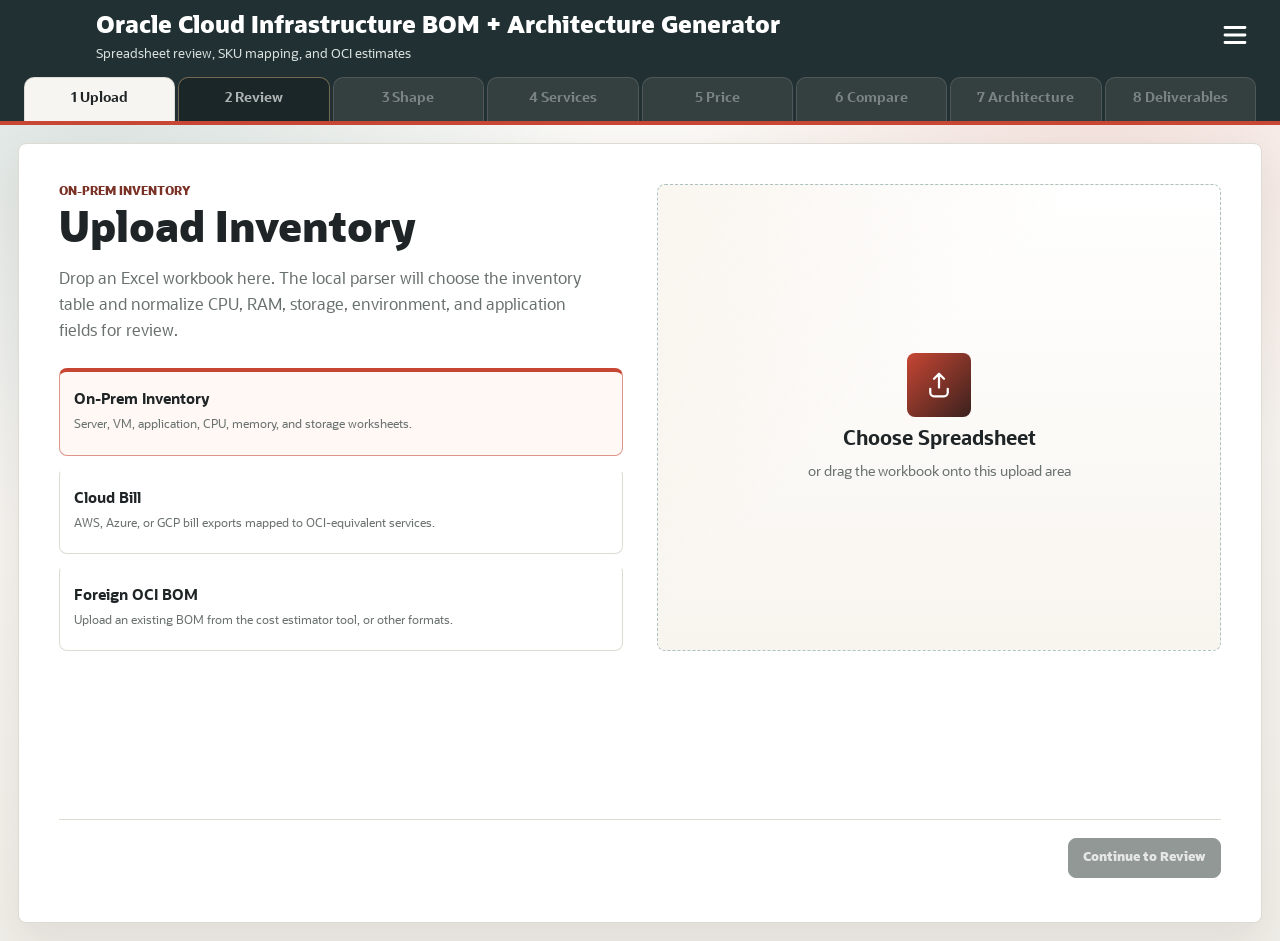
==== commit 9c65ac6c: "Import a Foreign OCI BOM: multi-sheet workbooks, estimator JSON, ragged CSV Lets an existing BOM be " ====
--- a/static/index.html
+++ b/static/index.html
@@ -117,6 +117,10 @@
                 <strong>Cloud Bill</strong>
                 <span>AWS, Azure, or GCP bill exports mapped to OCI-equivalent services.</span>
               </button>
+              <button id="modeForeignBom" class="mode-card" type="button" data-mode="foreign_bom">
+                <strong>Foreign OCI BOM</strong>
+                <span>Upload an existing BOM from the cost estimator tool, or other formats.</span>
+              </button>
             </div>
             <label id="providerControl" class="provider-control is-hidden" for="providerHint">
               <span>Provider Detection</span>
@@ -148,6 +152,12 @@
             <span class="lws-name"></span>
             <span class="lws-state"></span>
           </div>
+          <div id="foreignBomSheets" class="foreign-bom-sheets" hidden>
+            <label for="foreignBomSheetSelect"><strong>Which BOM in this workbook?</strong></label>
+            <select id="foreignBomSheetSelect"></select>
+            <small>This file holds more than one proposal. Pick the one to convert.</small>
+          </div>
+          <div id="foreignBomWarnings" class="foreign-bom-warnings" hidden role="status"></div>
           <div id="selectedDocTile" class="selected-doc-tile" hidden>
             <span class="selected-doc-icon" aria-hidden="true">
               <svg viewBox="0 0 24 24"><path d="M6 2h8l4 4v16H6z"/><path d="M14 2v4h4"/></svg>
@@ -286,32 +296,6 @@
           <h2>Choose the OCI Shape for This Estimate</h2>
           <p>Compute and memory rates change by flex shape. Storage rates stay constant across the options.</p>
         </div>
-        <div class="shape-actions">
-          <div class="sizing-mode-row">
-            <span class="sizing-mode-label">SIZING</span>
-            <div class="mode-switch sizing-switch" role="group" aria-label="Sizing Mode">
-              <button type="button" class="mode-opt is-active" data-sizing="one-to-one"
-                      title="Map every workload at its current size - same OCPU and RAM as the source.">1:1</button>
-              <button type="button" class="mode-opt" data-sizing="rightsize"
-                      title="Trim OCPU and RAM for the newer OCI generation: Ax shapes 15% OCPU / 20% RAM (doubling for each generation the source is behind), regular E6 a flat 10% / 15%.">Right-size</button>
-            </div>
-            <em id="sizingModeHint" class="sizing-mode-hint">Sizes match the source 1:1</em>
-          </div>
-          <div class="pricing-options" aria-label="Pricing Options">
-            <label class="opt-chip" title="Remove GPU per-GPU-hour pricing from the estimate and the export (GPU shapes are still mapped). Use when the GPUs are already owned or licensed separately.">
-              <input id="hideGpuToggle" type="checkbox" />
-              <span>Remove GPU Pricing</span>
-            </label>
-            <label class="opt-chip" title="Remove OCI Windows OS licensing (1 license per OCPU) from the OCI estimate, source-cloud estimate, cross-cloud comparison, and export. Use when Windows is BYOL / Azure Hybrid Benefit.">
-              <input id="hideWindowsToggle" type="checkbox" />
-              <span>Remove Windows OS Licensing</span>
-            </label>
-            <label class="opt-chip" title="Remove SQL Server licensing from the OCI estimate and export. Use when SQL Server is BYOL.">
-              <input id="hideSqlToggle" type="checkbox" />
-              <span>Remove SQL Server Licensing</span>
-            </label>
-          </div>
-        </div>
       </section>
 
       <section class="processor-section" aria-label="Processor Platform">
@@ -342,6 +326,33 @@
           </div>
           <div id="bareMetalGrid" class="bare-metal-grid"></div>
         </section>
+      </section>
+
+      <section class="shape-estimate-options" aria-label="Estimate Options">
+        <div class="sizing-mode-row">
+          <span class="sizing-mode-label">SIZING</span>
+          <div class="mode-switch sizing-switch" role="group" aria-label="Sizing Mode">
+            <button type="button" class="mode-opt is-active" data-sizing="one-to-one"
+                    title="Map every workload at its current size - same OCPU and RAM as the source.">1:1</button>
+            <button type="button" class="mode-opt" data-sizing="rightsize"
+                    title="Trim OCPU and RAM for the newer OCI generation: Ax shapes 15% OCPU / 20% RAM (doubling for each generation the source is behind), regular E6 a flat 10% / 15%.">Right-size</button>
+          </div>
+          <em id="sizingModeHint" class="sizing-mode-hint">Sizes match the source 1:1</em>
+        </div>
+        <div class="pricing-options" aria-label="Pricing Options">
+          <label class="opt-chip" title="Remove GPU per-GPU-hour pricing from the estimate and the export (GPU shapes are still mapped). Use when the GPUs are already owned or licensed separately.">
+            <input id="hideGpuToggle" type="checkbox" />
+            <span>Remove GPU Pricing</span>
+          </label>
+          <label class="opt-chip" title="Remove OCI Windows OS licensing (1 license per OCPU) from the OCI estimate, source-cloud estimate, cross-cloud comparison, and export. Use when Windows is BYOL / Azure Hybrid Benefit.">
+            <input id="hideWindowsToggle" type="checkbox" />
+            <span>Remove Windows OS Licensing</span>
+          </label>
+          <label class="opt-chip" title="Remove SQL Server licensing from the OCI estimate and export. Use when SQL Server is BYOL.">
+            <input id="hideSqlToggle" type="checkbox" />
+            <span>Remove SQL Server Licensing</span>
+          </label>
+        </div>
       </section>
 
       <div class="workflow-page-footer">
@@ -522,6 +533,29 @@
                     <option value="us-sanjose-1">US West (San Jose)</option>
                   </select>
                 </label>
+                <label class="diagram-switch" id="drSplitAcrossADsRow">
+                  <input type="checkbox" id="drSplitAcrossADs" />
+                  <span class="diagram-switch-track" aria-hidden="true"><span class="diagram-switch-thumb"></span></span>
+                  <span class="diagram-switch-text">
+                    <strong>Split Across Availability Domains</strong>
+                    <small id="drAdSplitHint">Pick a multi-AD DR region to enable</small>
+                  </span>
+                </label>
+                <div id="drAdSplitResources" class="diagram-sub" hidden>
+                  <div class="diagram-field">
+                    <span class="diagram-field-label">Split These DR Resources Across ADs</span>
+                    <div class="diagram-chips" id="drAdSplitChips">
+                      <label class="diagram-chip">
+                        <input type="checkbox" id="drAdSplitVms" value="vms" checked />
+                        <span>Compute VMs</span>
+                      </label>
+                      <label class="diagram-chip">
+                        <input type="checkbox" id="drAdSplitDbs" value="dbs" checked />
+                        <span>Databases</span>
+                      </label>
+                    </div>
+                  </div>
+                </div>
                 <div class="diagram-field">
                   <span class="diagram-field-label">Replicate to DR</span>
                   <div class="diagram-chips" id="drReplicateChips">
@@ -676,6 +710,16 @@
                 </div>
                 <small>Applied to the OCI estimate; licensing is not discounted</small>
               </label>
+              <label class="ramp-control" id="existingInfraControl" hidden>
+                <span>Current On-Prem Cost</span>
+                <div class="currency-input">
+                  <b aria-hidden="true">$</b>
+                  <input id="existingInfraCost" type="number" min="0" step="1000" value="0"
+                         inputmode="decimal" aria-label="Current on-premises monthly cost in dollars"
+                         title="What the estate costs to run today, per month. Used as the baseline the OCI estimate is compared against in the BOM. Leave at 0 if unknown - the workbook cell stays editable." />
+                </div>
+                <small id="existingInfraHint">Monthly. Baseline for the BOM comparison - editable in the workbook too</small>
+              </label>
             </div>
             <div class="ramp-years" aria-label="Annual Ramp Totals">
               <div><span>Year 1 Spend</span><strong id="rampYearOneTotal">$0.00</strong></div>
--- a/static/styles.css
+++ b/static/styles.css
@@ -506,10 +506,17 @@
 .upload-panel {
   min-height: calc(100vh - 120px);
   display: grid;
-  grid-template-columns: minmax(280px, 0.8fr) minmax(320px, 1fr);
-  align-items: center;
+  /* Even halves. The intake modes stack vertically in the left column now, so the two sides
+     carry similar weight - an uneven split left the drop zone looking cramped beside them. */
+  grid-template-columns: minmax(280px, 1fr) minmax(320px, 1fr);
+  align-items: stretch;
   gap: 34px;
   padding: 40px;
+}
+
+.upload-copy {
+  display: flex;
+  flex-direction: column;
 }
 
 .upload-panel.is-uploading .drop-zone {
@@ -559,15 +566,23 @@
 
 .mode-selector {
   display: grid;
-  grid-template-columns: repeat(2, minmax(0, 1fr));
+  /* One card per row. Side by side, a third mode squeezed the descriptions to two words a
+     line; stacked, each card gets the full column width and the copy reads in one go. */
+  grid-template-columns: minmax(0, 1fr);
   gap: 10px;
   margin-top: 24px;
+  /* Share the leftover column height with the drop zone so both sides finish flush. */
+  flex: 1;
+  align-content: stretch;
 }
 
 .mode-card {
   display: grid;
   gap: 7px;
-  min-height: 126px;
+  /* Stacked cards size to their content and share the column, so the fixed 126px floor the
+     side-by-side layout needed to keep two cards level is no longer wanted. */
+  min-height: 0;
+  align-content: center;
   border: 1px solid var(--line);
   border-top: 4px solid transparent;
   border-radius: 8px;
@@ -632,7 +647,7 @@
 }
 
 .drop-zone {
-  min-height: 310px;
+  min-height: 400px;
   display: grid;
   place-items: center;
   align-content: center;
@@ -1943,11 +1958,64 @@
   border-color: #3399ff;
 }
 
+/* Render the licensing / GPU options as switches rather than bare checkboxes: the checkbox is
+   hidden and the ::before pill + ::after knob are drawn in its place, so the chip reads as an
+   on/off control and clearly shows which removals are active. */
 .pricing-options .opt-chip input {
+  position: absolute;
+  opacity: 0;
+  width: 0;
+  height: 0;
   margin: 0;
-  width: 16px;
-  height: 16px;
-  cursor: pointer;
+  pointer-events: none;
+}
+
+.pricing-options .opt-chip::before {
+  content: "";
+  width: 34px;
+  height: 19px;
+  border-radius: 999px;
+  background: #cfd6e0;
+  transition: background 0.16s ease;
+  flex: 0 0 auto;
+}
+
+.pricing-options .opt-chip::after {
+  content: "";
+  position: absolute;
+  left: 15px;
+  width: 15px;
+  height: 15px;
+  border-radius: 50%;
+  background: #fff;
+  box-shadow: 0 1px 2px rgba(16, 24, 40, 0.28);
+  transition: transform 0.16s ease;
+}
+
+.pricing-options .opt-chip {
+  position: relative;
+}
+
+.pricing-options .opt-chip.is-on,
+.pricing-options .opt-chip:has(input:checked) {
+  border-color: var(--redwood, #c74634);
+  background: rgba(199, 70, 52, 0.07);
+  color: var(--redwood, #c74634);
+}
+
+.pricing-options .opt-chip.is-on::before,
+.pricing-options .opt-chip:has(input:checked)::before {
+  background: var(--redwood, #c74634);
+}
+
+.pricing-options .opt-chip.is-on::after,
+.pricing-options .opt-chip:has(input:checked)::after {
+  transform: translateX(15px);
+}
+
+.pricing-options .opt-chip:has(input:focus-visible) {
+  outline: 2px solid #d4b483;
+  outline-offset: 2px;
 }
 
 .shape-action-buttons {
@@ -2088,6 +2156,46 @@
 }
 
 .load-workflow-status[hidden] { display: none; }
+
+/* Foreign OCI BOM: which sheet in the workbook, and what didn't reconcile. */
+.foreign-bom-sheets {
+  display: flex;
+  flex-direction: column;
+  gap: 4px;
+  margin-top: 10px;
+  padding: 10px 12px;
+  border: 1px solid var(--line, #d8dee6);
+  border-radius: 8px;
+  background: #f5f7fa;
+  font-size: 13px;
+  max-width: 520px;
+}
+
+.foreign-bom-sheets[hidden] { display: none; }
+.foreign-bom-sheets select {
+  padding: 6px 8px;
+  border: 1px solid var(--line, #d8dee6);
+  border-radius: 6px;
+  background: #fff;
+  font: inherit;
+}
+.foreign-bom-sheets small { color: #6b7682; }
+
+.foreign-bom-warnings {
+  margin-top: 8px;
+  padding: 8px 12px;
+  border: 1px solid #f0d9a8;
+  border-left: 3px solid #d99b1c;
+  border-radius: 8px;
+  background: #fdf7e8;
+  font-size: 13px;
+  color: #6a4c07;
+  max-width: 720px;
+}
+
+.foreign-bom-warnings[hidden] { display: none; }
+.foreign-bom-warnings p { margin: 0 0 6px; }
+.foreign-bom-warnings p:last-child { margin-bottom: 0; }
 .load-workflow-status .lws-name { font-weight: 600; }
 .load-workflow-status .lws-state { color: #6b7682; }
 .load-workflow-status.lws-ok { background: #e6f4ec; border-color: #bfe3cd; }
@@ -4570,6 +4678,23 @@
 .service-card-actions { display: flex; justify-content: flex-end; }
 .svc-add { border-color: #2f6b34; color: #2f6b34; font-weight: 600; }
 .svc-add:hover { background: #2f6b34; color: #fff; }
+
+/* Combined "OCI Generative AI" card: Models + Search & Retrieval sections, laid out like the
+   Oracle Cost Estimator (each meter is its own labelled box, all visible at once). */
+.genai-fields { display: block; margin: 10px 0; }
+.genai-section { border: 1px solid var(--line); border-radius: 9px; padding: 12px 14px; margin-bottom: 12px; }
+.genai-section:last-child { margin-bottom: 0; }
+.genai-section-head { display: flex; justify-content: space-between; align-items: flex-start; gap: 12px; flex-wrap: wrap; }
+.genai-section-title { font-size: 13px; font-weight: 700; color: var(--text, #2c2a27); margin-bottom: 10px; }
+.genai-row { display: flex; flex-wrap: wrap; gap: 12px; }
+.genai-subgroup + .genai-subgroup { margin-top: 4px; }
+.genai-subhead { font-size: 11px; font-weight: 700; letter-spacing: .02em; text-transform: uppercase; color: var(--muted); margin: 8px 0 5px; }
+/* Stacked box: label above the field, so a card can hold many meters side by side and stay readable. */
+.genai-card .genai-row .svc-field { flex-direction: column; align-items: stretch; gap: 3px; flex: 0 1 190px; min-width: 150px; }
+.genai-card .genai-row .svc-field > span { font-size: 11px; color: var(--muted); line-height: 1.25; }
+.genai-card .genai-row .svc-field input { width: 100%; }
+.genai-card .genai-row .svc-field select { width: 100%; min-width: 0; }
+.genai-hours { flex: 0 0 auto !important; max-width: 150px; }
 
 .service-cart-review {
   margin-top: 30px;
@@ -4941,6 +5066,16 @@
   color: var(--ink);
 }
 
+:root[data-theme="dark"] .pricing-options .opt-chip::before {
+  background: #3a4750;
+}
+
+:root[data-theme="dark"] .pricing-options .opt-chip.is-on,
+:root[data-theme="dark"] .pricing-options .opt-chip:has(input:checked) {
+  background: rgba(199, 70, 52, 0.18);
+  color: #f0b8ad;
+}
+
 :root[data-theme="dark"] .processor-section {
   background:
     linear-gradient(90deg, rgba(212, 180, 131, 0.08), transparent 42%),
@@ -5186,6 +5321,25 @@
   }
 }
 
+/* Estimate options (sizing mode + the Remove toggles) sit directly above the footer buttons,
+   so the reader meets the title first and the switches last, right where they act on them.
+   Rows are left-aligned on purpose: the sizing hint changes length when you toggle Right-size,
+   and left alignment means that growth extends rightward instead of shoving the switch around. */
+.shape-estimate-options {
+  display: flex;
+  flex-direction: column;
+  align-items: stretch;
+  gap: 10px;
+  margin-top: 18px;
+  padding: 16px 18px;
+  border: 1px solid var(--line);
+  border-radius: 8px;
+  background: var(--surface);
+  box-shadow: var(--shadow);
+}
+.shape-estimate-options .pricing-options { margin-top: 0; }
+.shape-estimate-options .sizing-mode-row { margin-bottom: 0; }
+
 /* Sizing mode (1:1 vs Right-size) on the Shape step. */
 .sizing-mode-row {
   display: flex;
@@ -5205,6 +5359,11 @@
   font-size: 12px;
   font-style: normal;
 }
+
+/* The Shape hero holds only the title now. Fixing the heading's measure keeps "Choose the OCI
+   Shape for This Estimate" breaking in exactly the same place no matter what else changes. */
+.shape-page > .shape-hero { display: block; }
+.shape-page > .shape-hero h2 { max-width: 720px; }
 
 /* OCI discount field: percent sign on the RIGHT, and no spinner arrows (the value is typed,
    and the steppers invited click-by-click re-pricing). */
@@ -5237,3 +5396,74 @@
   appearance: none;
   margin: 0;
 }
+
+/* OCI tile: how it compares with each priced cloud. Green = OCI cheaper, red = OCI pricier. */
+.cross-cloud-deltas {
+  display: flex;
+  flex-direction: column;
+  gap: 2px;
+  margin-top: 8px;
+}
+.cross-cloud-delta {
+  font-size: 13px;
+  font-weight: 700;
+  line-height: 1.35;
+}
+.cross-cloud-delta.is-cheaper { color: #1a7f4b; }
+.cross-cloud-delta.is-pricier { color: #c0392b; }
+:root[data-theme="dark"] .cross-cloud-delta.is-cheaper { color: #5dcaa5; }
+:root[data-theme="dark"] .cross-cloud-delta.is-pricier { color: #f0997b; }
+
+/* "Adding…" progress track on the Add-to-BOM buttons. The bar sits INSIDE the button, tucked
+   under the label, and fills left to right exactly ONCE to 100% - a bar that lands reads as
+   "done" where a spinner only reads as "busy". The button is held for the same duration so the
+   fill always completes rather than vanishing part-way. */
+.btn-adding {
+  display: inline-flex;
+  flex-direction: column;
+  align-items: center;
+  gap: 5px;
+  line-height: 1.1;
+}
+.btn-track {
+  width: 76%;
+  height: 3px;
+  border-radius: 2px;
+  background: currentColor;
+  opacity: 0.22;
+  overflow: hidden;
+}
+.btn-track i {
+  display: block;
+  height: 100%;
+  width: 0;
+  border-radius: 2px;
+  background: currentColor;
+  animation: btn-fill 0.9s cubic-bezier(0.4, 0, 0.2, 1) 1 forwards;
+}
+@keyframes btn-fill { from { width: 0; } to { width: 100%; } }
+.svc-add[disabled] { opacity: 1; cursor: default; }
+@media (prefers-reduced-motion: reduce) {
+  .btn-track i { animation-duration: 0.01ms; width: 100%; }
+}
+
+
+
+/* Per-row OS picker on the Review step (on-prem inventory). Colour-coded so a column of
+   servers can be scanned for Windows at a glance - that is where the licensing cost is. */
+.os-cell { padding: 4px 8px; }
+.os-select {
+  width: 100%;
+  min-width: 96px;
+  padding: 5px 8px;
+  font-size: 13px;
+  font-weight: 600;
+  border: 1px solid var(--line);
+  border-radius: 6px;
+  background: var(--surface);
+  color: var(--ink);
+}
+.os-select.is-windows { border-color: #2563eb; background: #eff6ff; color: #1d4ed8; }
+.os-select.is-linux { border-color: #cbd5e1; background: var(--surface); color: var(--muted); }
+.os-select:focus-visible { outline: 2px solid var(--redwood); outline-offset: 1px; }
+:root[data-theme="dark"] .os-select.is-windows { background: #16263f; color: #93c5fd; }
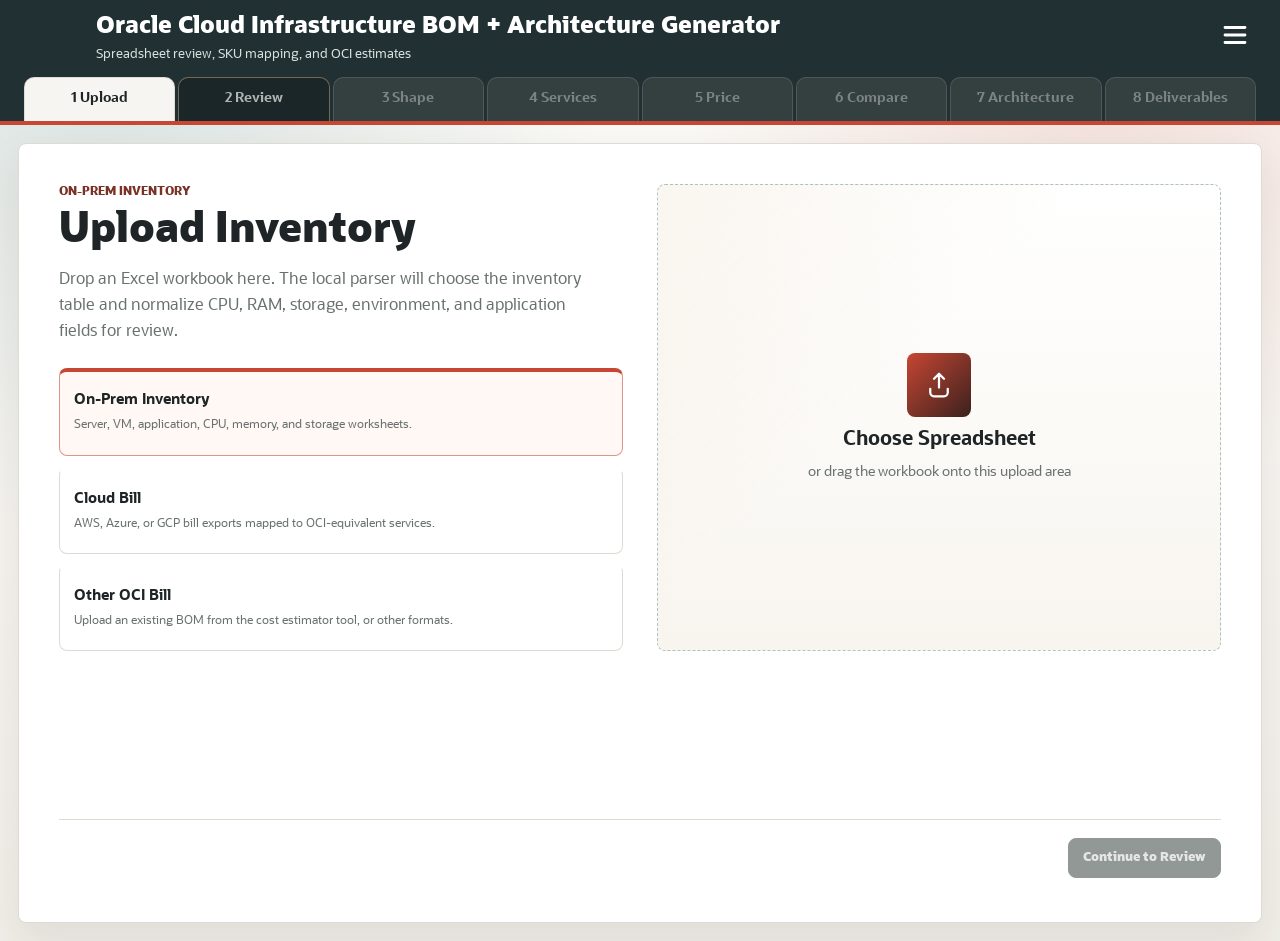
==== commit eb72e753: "Rename the "Foreign OCI BOM" intake mode to "Other OCI Bill" Renames the mode card, the eyebrow and " ====
--- a/static/index.html
+++ b/static/index.html
@@ -118,7 +118,7 @@
                 <span>AWS, Azure, or GCP bill exports mapped to OCI-equivalent services.</span>
               </button>
               <button id="modeForeignBom" class="mode-card" type="button" data-mode="foreign_bom">
-                <strong>Foreign OCI BOM</strong>
+                <strong>Other OCI Bill</strong>
                 <span>Upload an existing BOM from the cost estimator tool, or other formats.</span>
               </button>
             </div>
--- a/static/styles.css
+++ b/static/styles.css
@@ -2157,7 +2157,7 @@
 
 .load-workflow-status[hidden] { display: none; }
 
-/* Foreign OCI BOM: which sheet in the workbook, and what didn't reconcile. */
+/* Other OCI Bill: which sheet in the workbook, and what didn't reconcile. */
 .foreign-bom-sheets {
   display: flex;
   flex-direction: column;
@@ -4682,8 +4682,12 @@
 /* Combined "OCI Generative AI" card: Models + Search & Retrieval sections, laid out like the
    Oracle Cost Estimator (each meter is its own labelled box, all visible at once). */
 .genai-fields { display: block; margin: 10px 0; }
-.genai-section { border: 1px solid var(--line); border-radius: 9px; padding: 12px 14px; margin-bottom: 12px; }
-.genai-section:last-child { margin-bottom: 0; }
+/* One service, one tile. These sections used to be bordered boxes, which made a single card
+   read as two separate tiles; they are now headed bands divided by a hairline. */
+.genai-section { border: 0; border-radius: 0; padding: 0; margin: 0; }
+.genai-section + .genai-section {
+  border-top: 1px solid var(--line); margin-top: 14px; padding-top: 14px;
+}
 .genai-section-head { display: flex; justify-content: space-between; align-items: flex-start; gap: 12px; flex-wrap: wrap; }
 .genai-section-title { font-size: 13px; font-weight: 700; color: var(--text, #2c2a27); margin-bottom: 10px; }
 .genai-row { display: flex; flex-wrap: wrap; gap: 12px; }
@@ -4834,7 +4838,12 @@
 .service-group.is-open .service-group-caret { transform:rotate(90deg); }
 .service-group-title { font-weight:600; color:#3d3a35; flex:1; }
 .service-group-count { background:#e4f0e2; color:#2f5d24; font-size:11px; font-weight:600; border-radius:999px; padding:1px 8px; }
-.service-group-body { display:flex; flex-direction:column; gap:9px; padding:10px; }
+.service-group-body {
+  display:flex; flex-direction:column; gap:9px; padding:10px;
+  /* Same tint as .service-group-head: white cards need a darker ground to read as
+     separate rows. On white they ran together. */
+  background:#f4f1ed;
+}
 /* A collapsed group must fully hide - the display:flex above otherwise overrides the
    browser's default [hidden] rule, so collapsed categories were leaking their cards. */
 .service-group-body[hidden] { display: none !important; }
